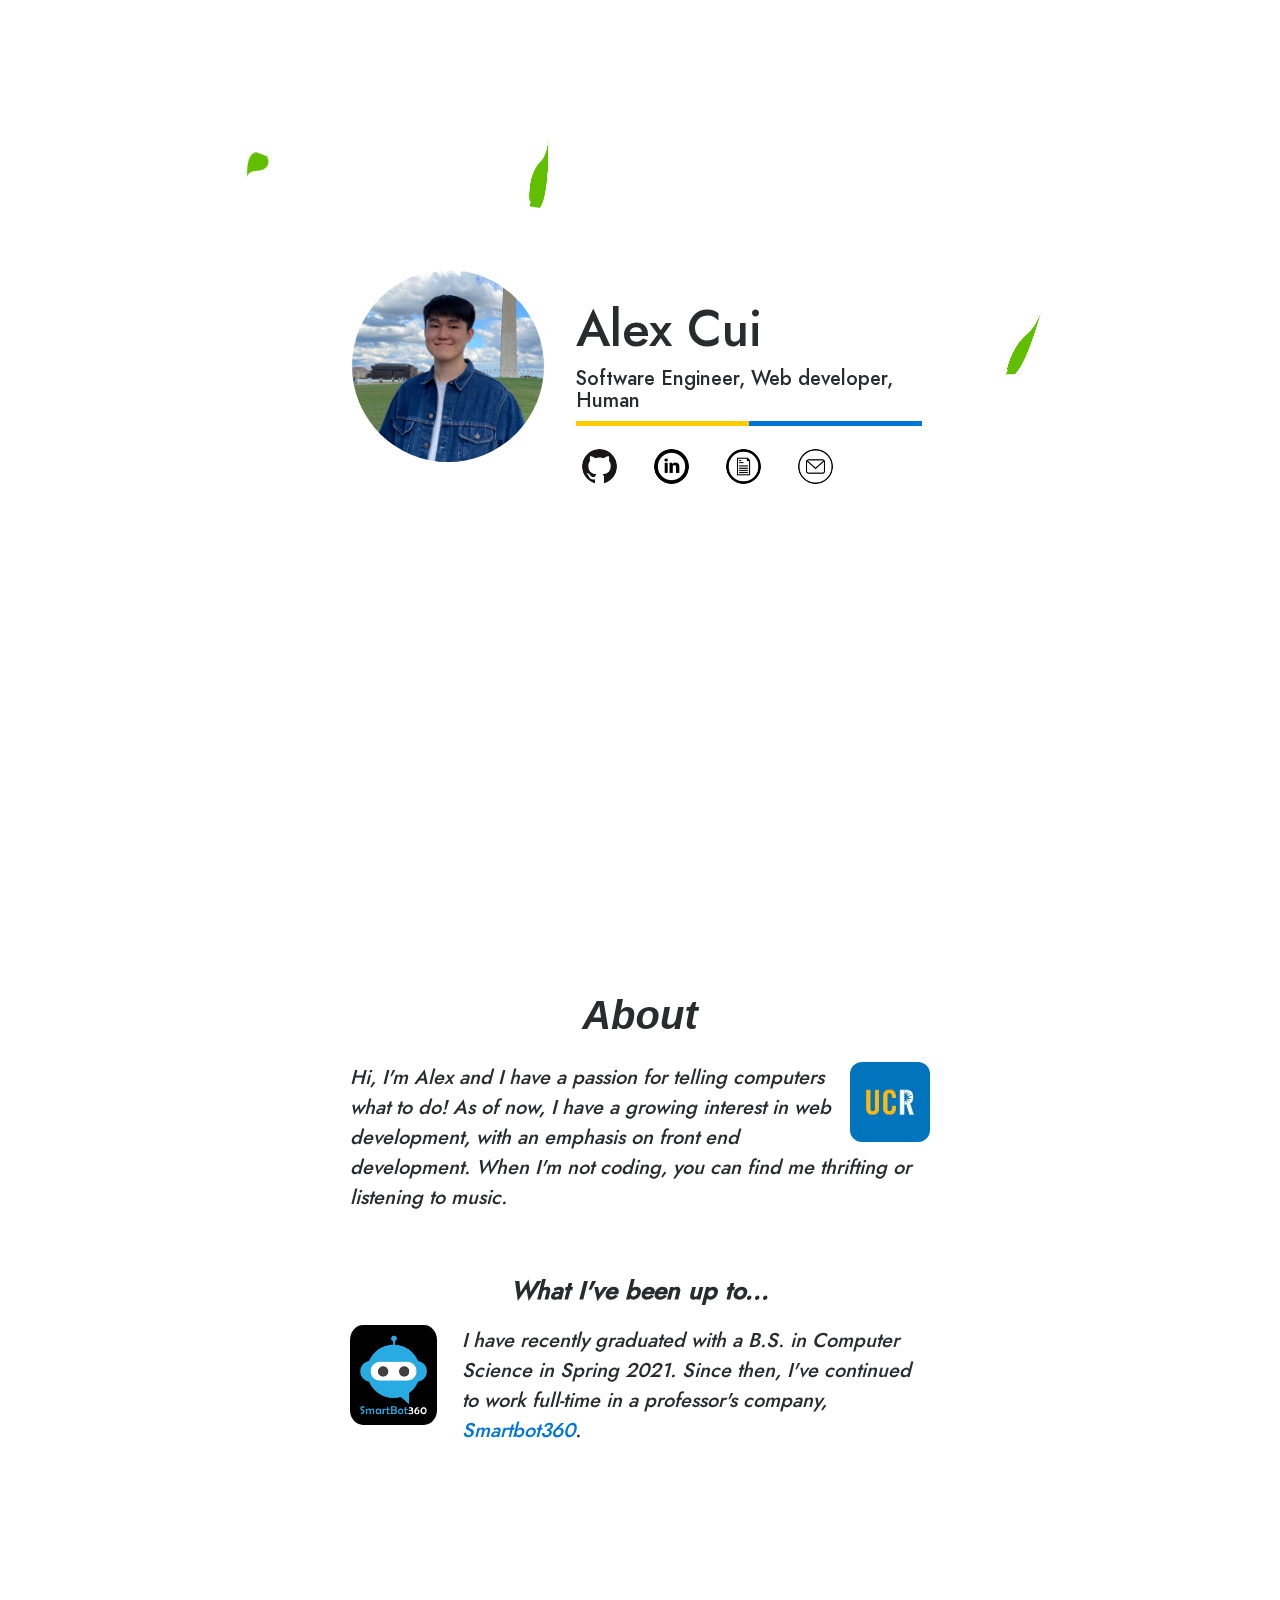
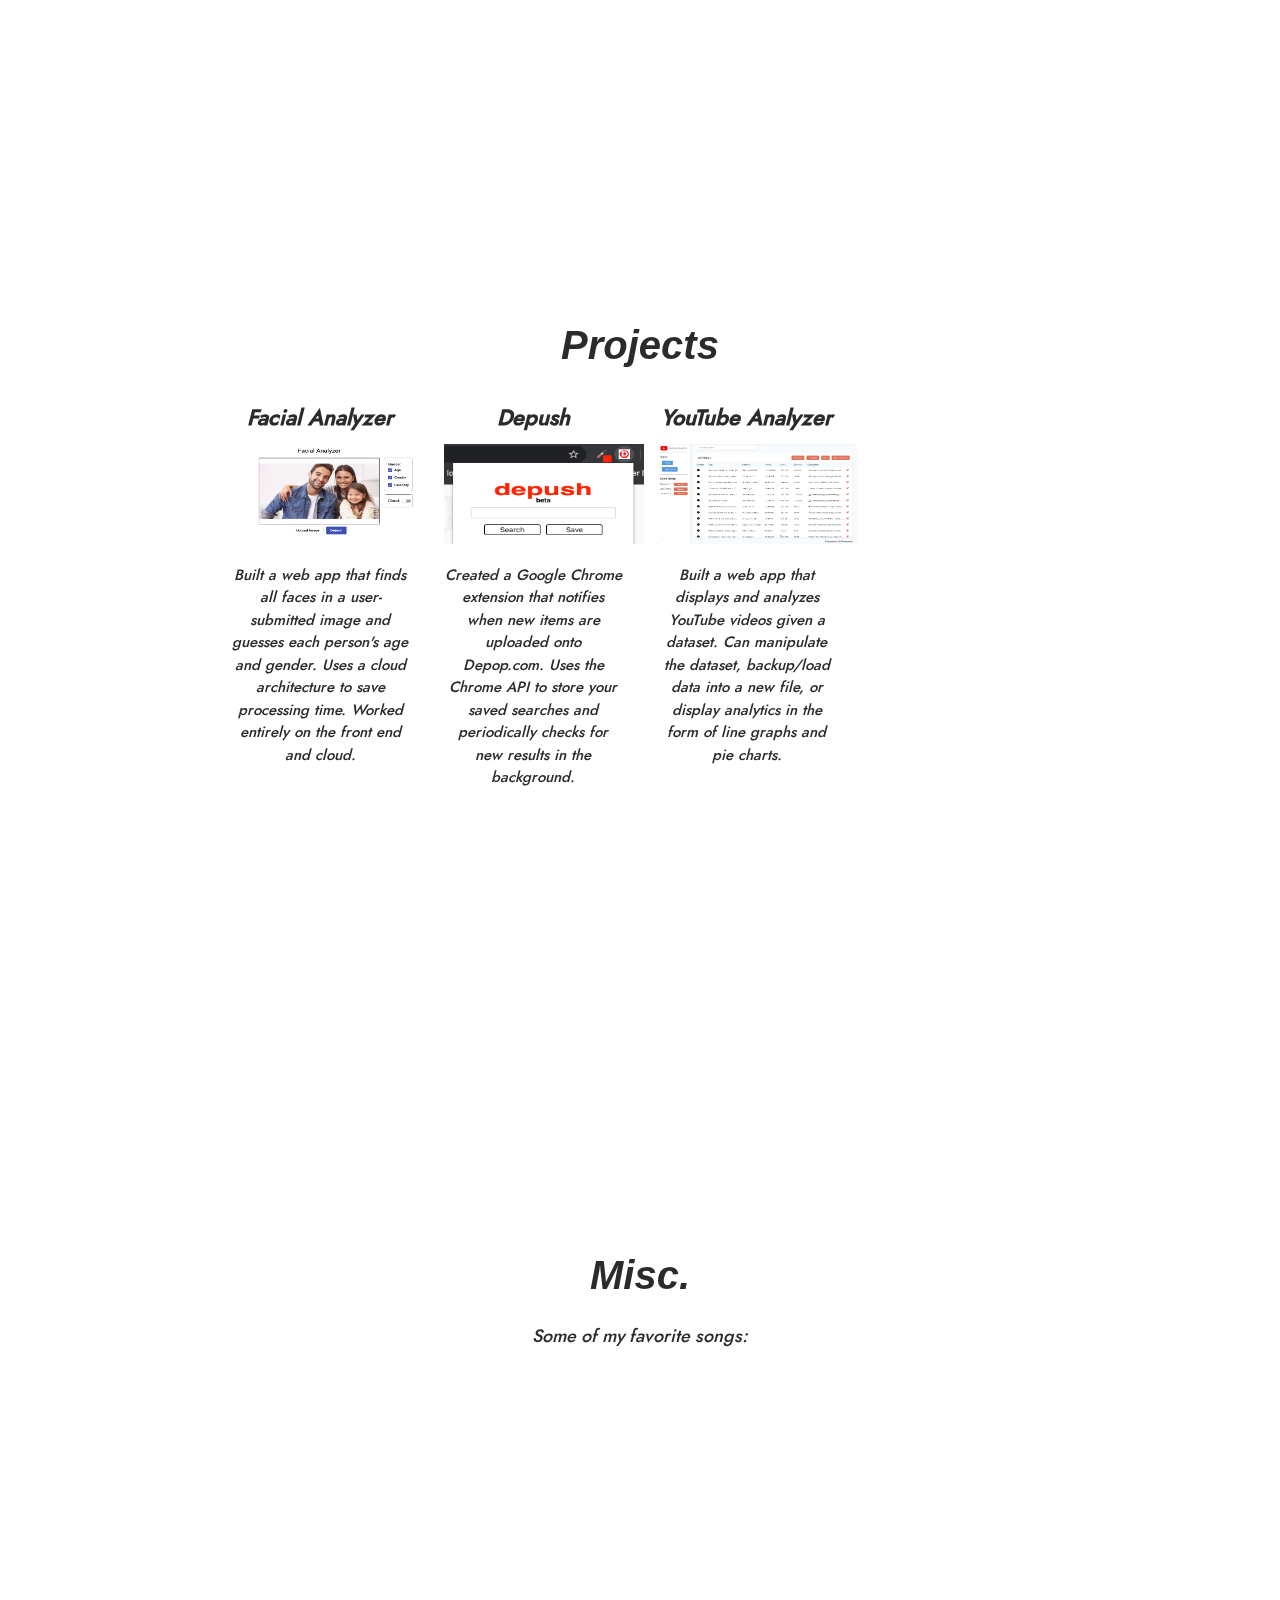
==== index.html @ dca45634 "minor edits" ====
<!doctype html>

<html lang="en">

    <head>
        
        <!-- Required meta tags -->
        <meta charset="utf-8">
        <meta http-equiv="X-UA-Compatible" content="IE=edge">
        
        <title>Alex Cui</title>

        <link rel="shortcut icon" type="image/png" href="assets/favicon.png"/>

        <!-- Bootstrap CSS & Javascript -->
        <link href="dependencies/bootstrap-4.0.0-alpha.6-dist/css/bootstrap.min.css" rel="stylesheet"/>
        
        <link href="dependencies/bootstrap-4.0.0-alpha.6-dist/js/bootstrap.min.js" rel="stylesheet"/>
        
        
        <!--CSS-->
        <link rel="stylesheet" href="index.css" type="text/css">
        
        <link rel="stylesheet" href="dependencies/w3.css">
        
    </head>

    <body class="falling-leaves">
        <div id="background"></div>
        
        <div id="home">
            <img class="home-pic view overlay" id="me-pic" onclick="toggle()" src="assets/me.jpg">
            <div class="home-info">
                <h1 class="name">Alex Cui</h1>
                <h4 style="font-family:jost">Software Engineer, Web developer, Human</h4>
                <ul class="ul">
                    <li class="li"></li>
                    <li class="li"></li>
                </ul>
                <a class="link btn" href="https://github.com/alex-cui" target="_blank"><img src="assets/github.png" style="width:35px;border-radius:50%; margin-left:-10px"></a>
                <a class="link btn" href="https://linkedin.com/in/alex-cui" target="_blank"><img src="assets/linked.png" style="height:35px;border-radius:50%"></a>
                <a class="link btn" href="assets/AlexCuiResume.pdf" target="_blank"><img src="assets/resume.png" style="height:35px;border-radius:50%"></a>
                <a class="link left btn" href="mailto:alexcui1@yahoo.com" target="_blank"><img src="assets/email.png" style="height:35px;border-radius:50%"></a>
            </div>
        </div>
        
        <div id="about" class="jumbotron fade-in">
            <h1 class="lead">About</h1>
            <img src="assets/ucr.jpg" height="80px" class="ucr-pic zoom">
            <p class="description">Hi, I'm Alex and I have a passion for telling computers what to do! As of now, I have a growing interest in web development, with an emphasis on front end development. When I'm not coding, you can find me thrifting or listening to music.</p>
            <br> <br>
            <p class="update">What I've been up to...</p>
            <img src="assets/smartbot360.png" class="smartbot-pic zoom">
            <p class="description">I have recently graduated with a B.S. in Computer Science in Spring 2021. Since then, I've continued to work full-time in a professor's company, <a href="https://smartbot360.com" style="color:#0275d8" target="_blank">Smartbot360</a>.
            </p>
        </div> 
        
        <div id="projects" class="jumbotron fade-in">
            <h1 class="lead">Projects</h1>
            <div>                
                <div class="project-div" style="float:left; margin-left:0">
                    <div>
                       <a href="https://github.com/alex-cui/FacialAnalyzer" target="_blank" class="project-title">Facial Analyzer</a>
                    </div>
                    <img class="project-pic" src="assets/project1.png" id="p1" onclick="toggleZoom('p1')">
                    <p class="project-text">Built a web app that finds all faces in a user-submitted image and guesses each person's age and gender. Uses a cloud architecture to save processing time. Worked entirely on the front end and cloud.</p>
                </div>
                
                <div class="project-div" style="float:left">
                    <div>
                        <a href="https://github.com/alex-cui/genius-searcher" target="_blank" class="project-title">Depush</a>
                    </div>
                    <img class="project-pic" src="assets/project3.jpg" id="p3" onclick="toggleZoom('p3')">
                    <p>Created a Google Chrome extension that notifies when new items are uploaded onto Depop.com. Uses the Chrome API to store your saved searches and periodically checks for new results in the background.</p>
                </div>

                <div class="project-div" style="float:left; margin-right:0">
                    <div>
                        <a class="project-title">YouTube Analyzer</a>
                    </div>
                    <img class="project-pic" src="assets/project4.png" id="p4" onclick="toggleZoom('p4')">
                    <p class="project-text">Built a web app that displays and analyzes YouTube videos given a dataset. Can manipulate the dataset, backup/load data into a new file, or display analytics in the form of line graphs and pie charts.</p>
                </div>
                
            </div>
        </div>    
        
        <div id="misc" class="jumbotron fade-in">
            <h1 class="lead">Misc.</h1>
            <p class="misc-text">Some of my favorite songs: </p>
            <iframe src="https://open.spotify.com/embed/playlist/5Gxc2T1gpt4wEYfESg45wj" width="300" height="380" frameborder="0" allowtransparency="true" allow="encrypted-media"
            style="text-align:center"></iframe>
        </div>    
        
        <script type="text/javascript" src="index.js"></script>

    </body>

</html>
---- index.css ----
@font-face {
  font-family: jost;
  src: url("dependencies/Jost/TrueType/Jost-500-Medium.ttf");
}

html {
   scroll-behavior: smooth;
}

body {
    position:relative;
    font-family:"jost";
    font-style:italic;
    position:relative;
/*    background-color: #DCECC9;*/
/*    background-color: #F6E3D2;*/
}

/*
#background {
    position:fixed;
    height:100vh;
    width:190vh;
    z-index:1;
    border:50px solid #DCECC9;
}
*/

#projects {
    left:15%;
    width:70%;
}

#misc {
    text-align:center;
}

.smartbot-pic {
    float:left; 
    background-color:black; 
    border-radius:15%; 
    padding:10px;
    margin-right:25px;
    height:100px;
}

.ucr-pic {
    float:right; 
    border-radius:15%; 
    margin-left:15px;
}

.border {
    position:fixed;
    width:100%;
    height:100%;
}

.jumbotron {
    position:relative;
    height:100vh; 
    left:25%;
    width:50%;
    font-family:jost;
    background-color:transparent;
    padding-top:3%;
}

.lead {
    text-align:center;
    font-weight:bold;
    padding-top:5vh;
    font-size:40px;
    margin-bottom:25px;
}

.description {
    font-size:20px;
}

.zoom {
  transition: transform .2s; /* Animation */
}

.zoom:hover {
  transform: scale(1.8);
}

.zoomIn {
  transition: transform .2s; /* Animation */
  transform: scale(2.5);
}

.zoomOut {
  transition: transform .2s; /* Animation */
  transform: scale(1);
}

/*home tab*/
#home {
    position:relative;
    height:100vh;    
    left:25%;
    width:50%;
    padding-top:30vh;
    font-family:"jost";
/*    border:1px solid black*/
}

.home-pic {    
    position:relative;
    float:left;
/*    width:200px;*/
    width:30%;
    margin-right:5%;
    margin-left:5%;
/*
    margin-right:7.5%;
    margin-left:7.5%;
*/

    border-radius:50%;
    transition: transform .2s;   
    cursor:pointer;
}

.home-info {
    width:60%;
    font-style:normal;
    float:left;
    margin-top:3.5%;
    padding-top:0;
    
}

.name {
    font-family:"jost";
    font-size:50px;
}

#me-pic:hover {
  transform: scale(1.2);
}

.bar {
    border:1.5px solid #E1D4C0
}

.ul {
    list-style:none;
    width:90%;
    font-size:0;
    padding-left:0;
}

.li {
    display:inline-block;
    width:50%;
    height:.5vh;
}

.li:nth-child(1) {
    background:#FFCC01;
}

.li:nth-child(2) {
/*    background:#0055FE;*/
    background:#0275d8;
    
}

/*about tab*/
.update {
    font-family:"jost";
    text-align:center;
    font-weight: bold;
    font-size: 25px;
}

/*project tab*/
.project-div {
    width:23.5%;
    padding:1%;
    margin-left:2%;
    text-align:center;
}

.project-title {
    font-weight:bold;
    font-size:22px;
}

.project-pic {   
    width:200px;
    height:100px;
    margin:10px 0 20px 0;
    text-align:center;
    cursor:pointer;
}

/*misc tab*/
.misc-text {
    font-family: 'jost';
    font-style: italic;
    font-size:18px;
}


/*js*/
.leaf-scene {
    position: absolute;
    top: 0;
    left: 0;
    bottom: 0;
    width: 100%;
    transform-style: preserve-3d;
    overflow: hidden;
    z-index:-1;
}

.leaf-scene div {
  position: absolute;
  top: 0;
  left: 0;
  width: 20px;
  height: 20px;
  background: url(assets/leaf.png) no-repeat;
  background-size: 100%;
  transform-style: preserve-3d;
  backface-visibility: visible;
}

.fade-in {
  animation: fadeIn ease 1s;
  -webkit-animation: fadeIn ease 1s;
  -moz-animation: fadeIn ease 1s;
  -o-animation: fadeIn ease 1s;
  -ms-animation: fadeIn ease 1s;
}
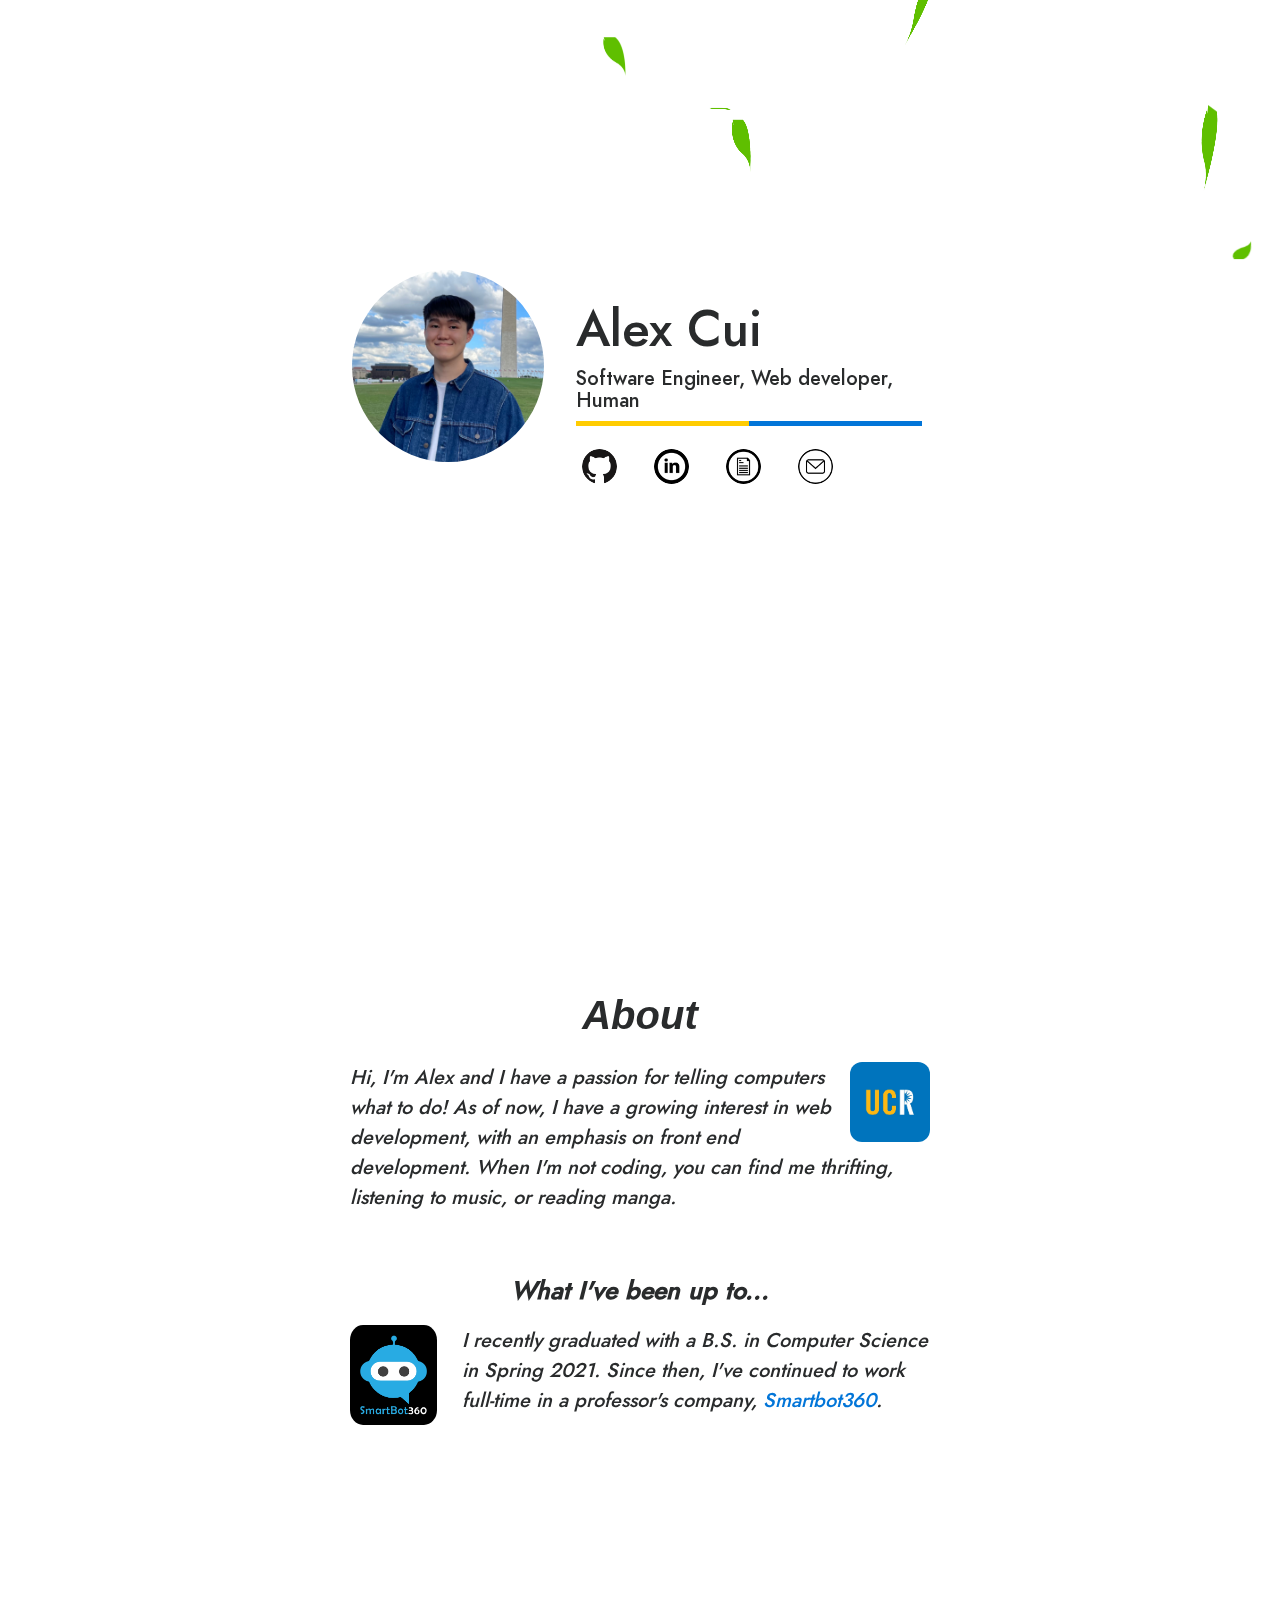
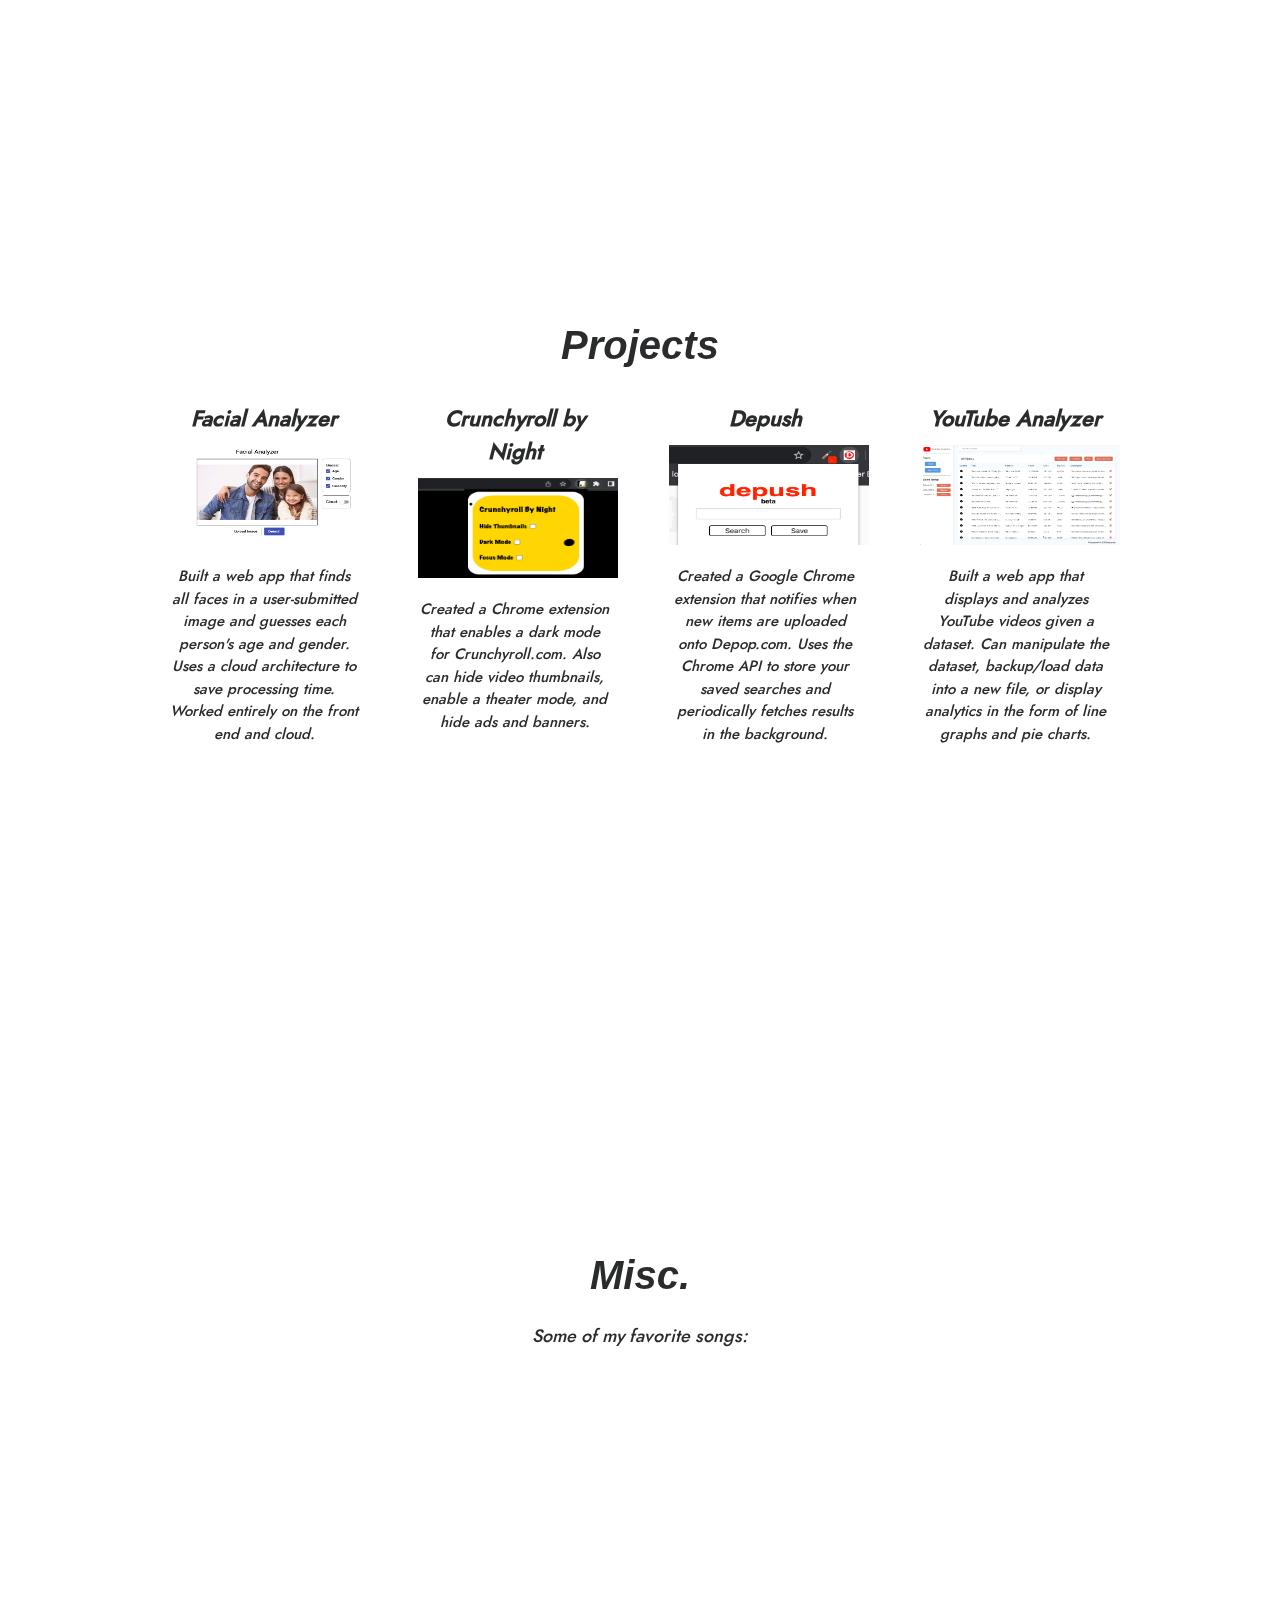
==== commit 7ccc83d2: "minor edits" ====
--- a/index.html
+++ b/index.html
@@ -47,11 +47,11 @@
         <div id="about" class="jumbotron fade-in">
             <h1 class="lead">About</h1>
             <img src="assets/ucr.jpg" height="80px" class="ucr-pic zoom">
-            <p class="description">Hi, I'm Alex and I have a passion for telling computers what to do! As of now, I have a growing interest in web development, with an emphasis on front end development. When I'm not coding, you can find me thrifting or listening to music.</p>
+            <p class="description">Hi, I'm Alex and I have a passion for telling computers what to do! As of now, I have a growing interest in web development, with an emphasis on front end development. When I'm not coding, you can find me thrifting, listening to music, or reading manga.</p>
             <br> <br>
             <p class="update">What I've been up to...</p>
             <img src="assets/smartbot360.png" class="smartbot-pic zoom">
-            <p class="description">I have recently graduated with a B.S. in Computer Science in Spring 2021. Since then, I've continued to work full-time in a professor's company, <a href="https://smartbot360.com" style="color:#0275d8" target="_blank">Smartbot360</a>.
+            <p class="description">I recently graduated with a B.S. in Computer Science in Spring 2021. Since then, I've continued to work full-time in a professor's company, <a href="https://smartbot360.com" style="color:#0275d8" target="_blank">Smartbot360</a>.
             </p>
         </div> 
         
@@ -68,10 +68,18 @@
                 
                 <div class="project-div" style="float:left">
                     <div>
+                        <a class="project-title">Crunchyroll by Night</a>
+                    </div>
+                    <img class="project-pic" src="assets/project2.png" id="p2" onclick="toggleZoom('p2')">
+                    <p>Created a Chrome extension that enables a dark mode for Crunchyroll.com. Also can hide video thumbnails, enable a theater mode, and hide ads and banners.</p>
+                </div>
+                
+                <div class="project-div" style="float:left">
+                    <div>
                         <a href="https://github.com/alex-cui/genius-searcher" target="_blank" class="project-title">Depush</a>
                     </div>
                     <img class="project-pic" src="assets/project3.jpg" id="p3" onclick="toggleZoom('p3')">
-                    <p>Created a Google Chrome extension that notifies when new items are uploaded onto Depop.com. Uses the Chrome API to store your saved searches and periodically checks for new results in the background.</p>
+                    <p>Created a Google Chrome extension that notifies when new items are uploaded onto Depop.com. Uses the Chrome API to store your saved searches and periodically fetches results in the background.</p>
                 </div>
 
                 <div class="project-div" style="float:left; margin-right:0">
--- a/index.css
+++ b/index.css
@@ -26,11 +26,6 @@
 }
 */
 
-#projects {
-    left:15%;
-    width:70%;
-}
-
 #misc {
     text-align:center;
 }
@@ -110,15 +105,9 @@
 .home-pic {    
     position:relative;
     float:left;
-/*    width:200px;*/
     width:30%;
     margin-right:5%;
     margin-left:5%;
-/*
-    margin-right:7.5%;
-    margin-left:7.5%;
-*/
-
     border-radius:50%;
     transition: transform .2s;   
     cursor:pointer;
@@ -178,10 +167,15 @@
 }
 
 /*project tab*/
+#projects {
+    left:10%;
+    width:80%;
+}
+
 .project-div {
-    width:23.5%;
+    width:22%;
     padding:1%;
-    margin-left:2%;
+    margin-left:4%;
     text-align:center;
 }
 
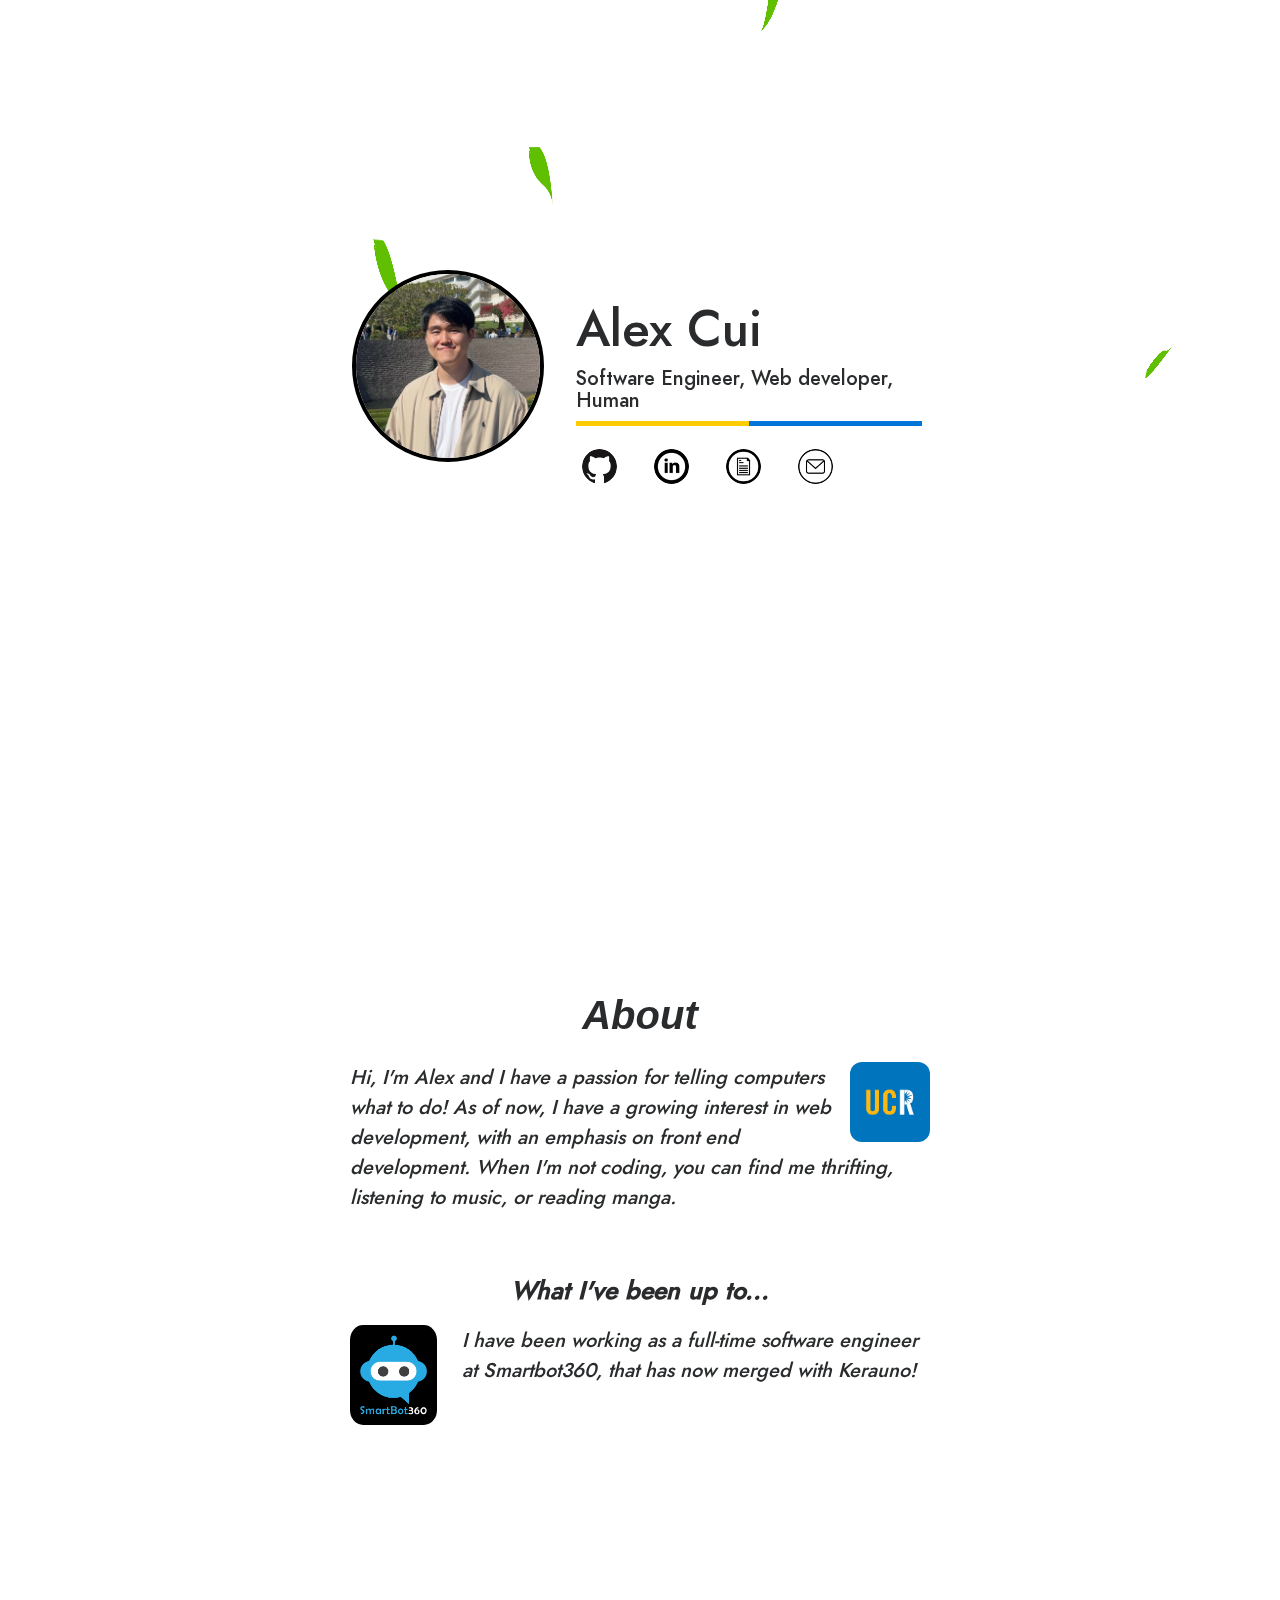
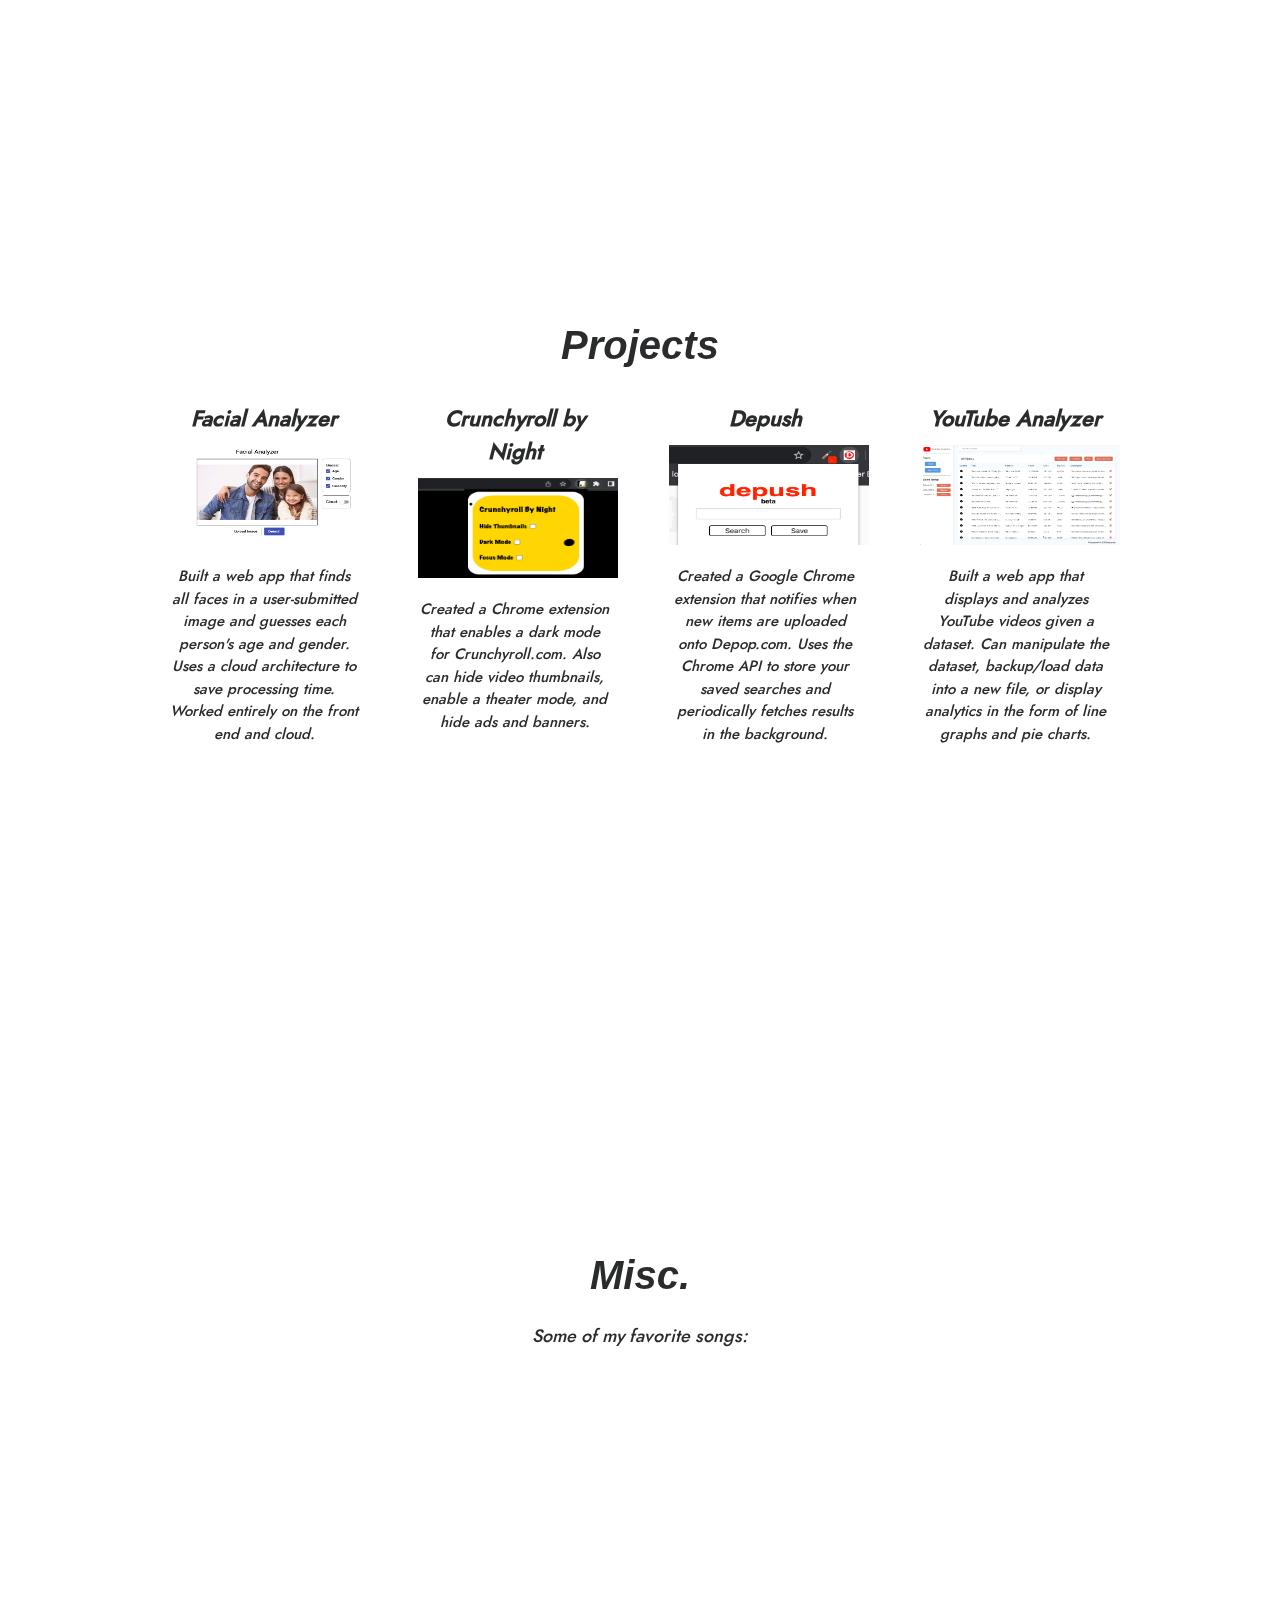
==== commit 04e0ceab: "minor edits" ====
--- a/index.html
+++ b/index.html
@@ -40,7 +40,7 @@
                 <a class="link btn" href="https://github.com/alex-cui" target="_blank"><img src="assets/github.png" style="width:35px;border-radius:50%; margin-left:-10px"></a>
                 <a class="link btn" href="https://linkedin.com/in/alex-cui" target="_blank"><img src="assets/linked.png" style="height:35px;border-radius:50%"></a>
                 <a class="link btn" href="assets/AlexCuiResume.pdf" target="_blank"><img src="assets/resume.png" style="height:35px;border-radius:50%"></a>
-                <a class="link left btn" href="mailto:alexcui1@yahoo.com" target="_blank"><img src="assets/email.png" style="height:35px;border-radius:50%"></a>
+                <a class="link left btn" href="mailto:alexcui.cs@gmail.com" target="_blank"><img src="assets/email.png" style="height:35px;border-radius:50%"></a>
             </div>
         </div>
         
@@ -51,7 +51,7 @@
             <br> <br>
             <p class="update">What I've been up to...</p>
             <img src="assets/smartbot360.png" class="smartbot-pic zoom">
-            <p class="description">I recently graduated with a B.S. in Computer Science in Spring 2021. Since then, I've continued to work full-time in a professor's company, <a href="https://smartbot360.com" style="color:#0275d8" target="_blank">Smartbot360</a>.
+            <p class="description">I have been working as a full-time software engineer at Smartbot360, that has now merged with Kerauno!
             </p>
         </div> 
         
--- a/index.css
+++ b/index.css
@@ -111,6 +111,7 @@
     border-radius:50%;
     transition: transform .2s;   
     cursor:pointer;
+    border:4px solid black;
 }
 
 .home-info {
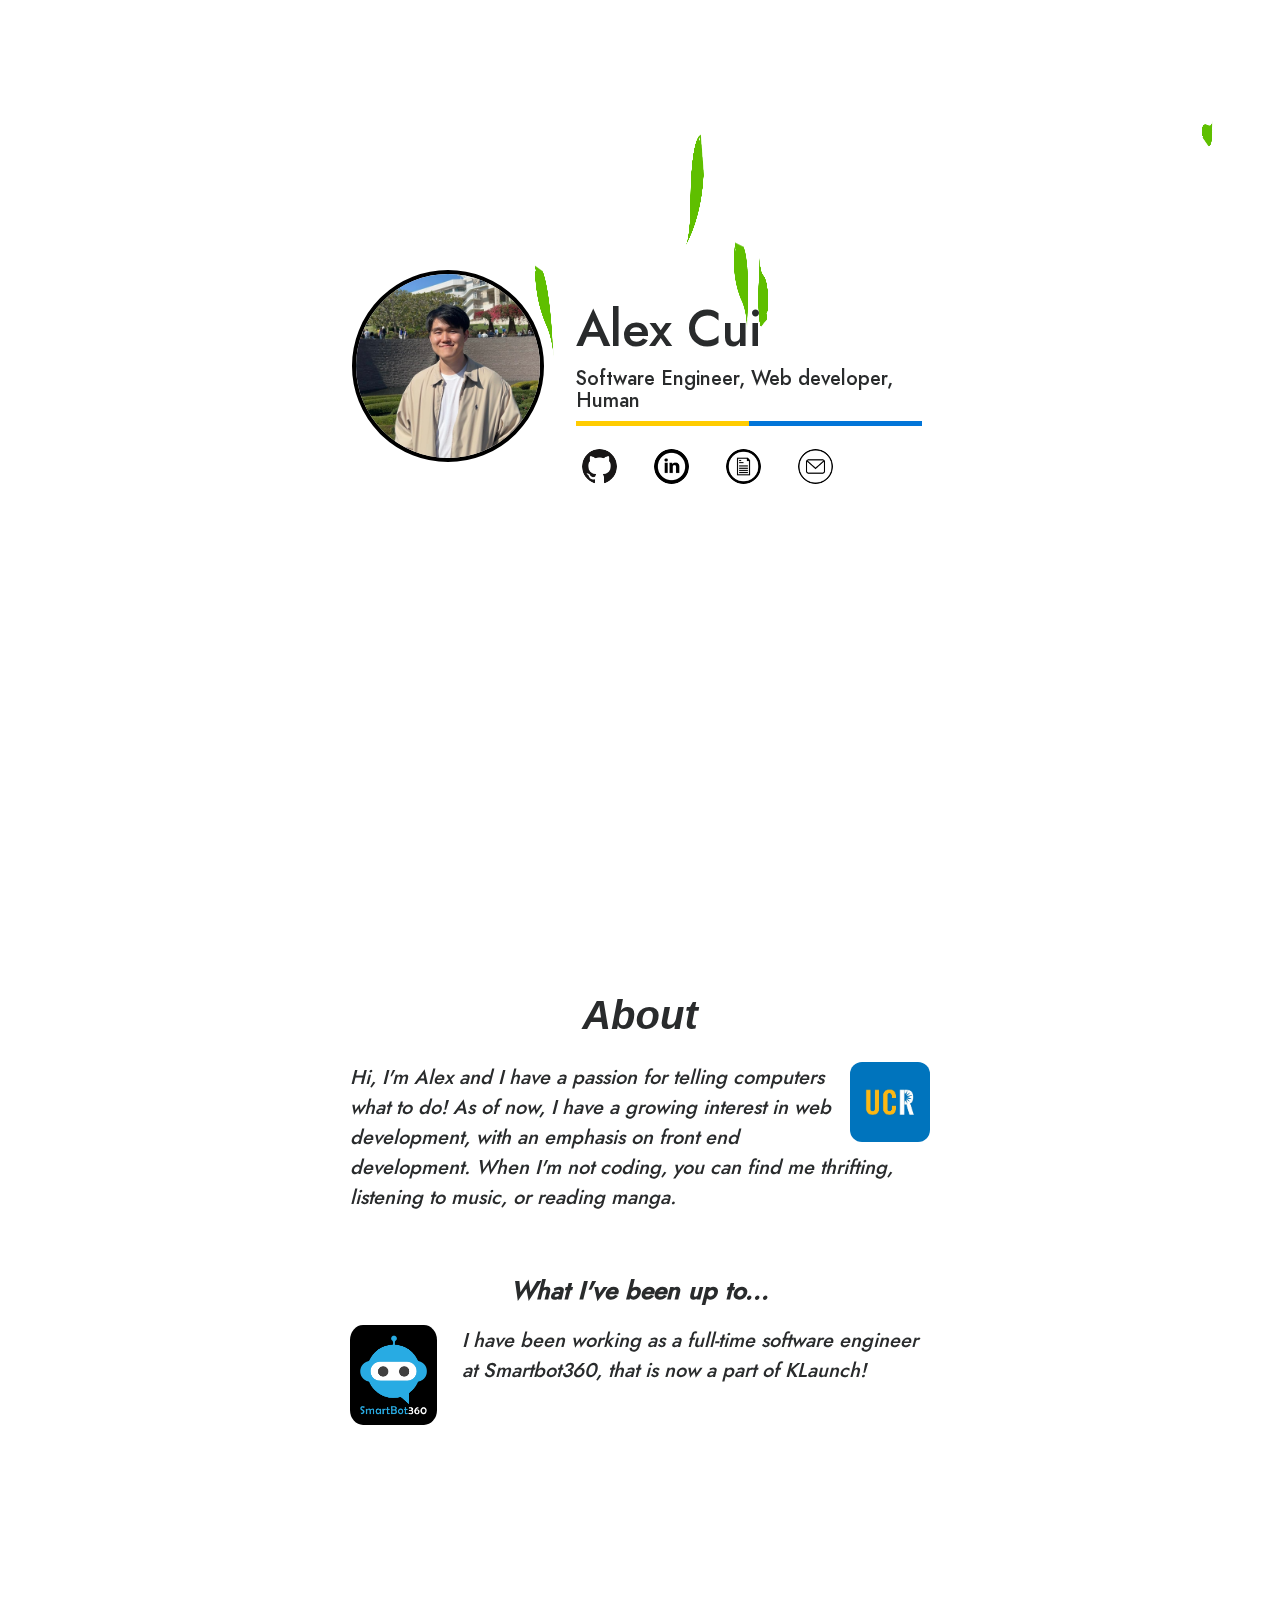
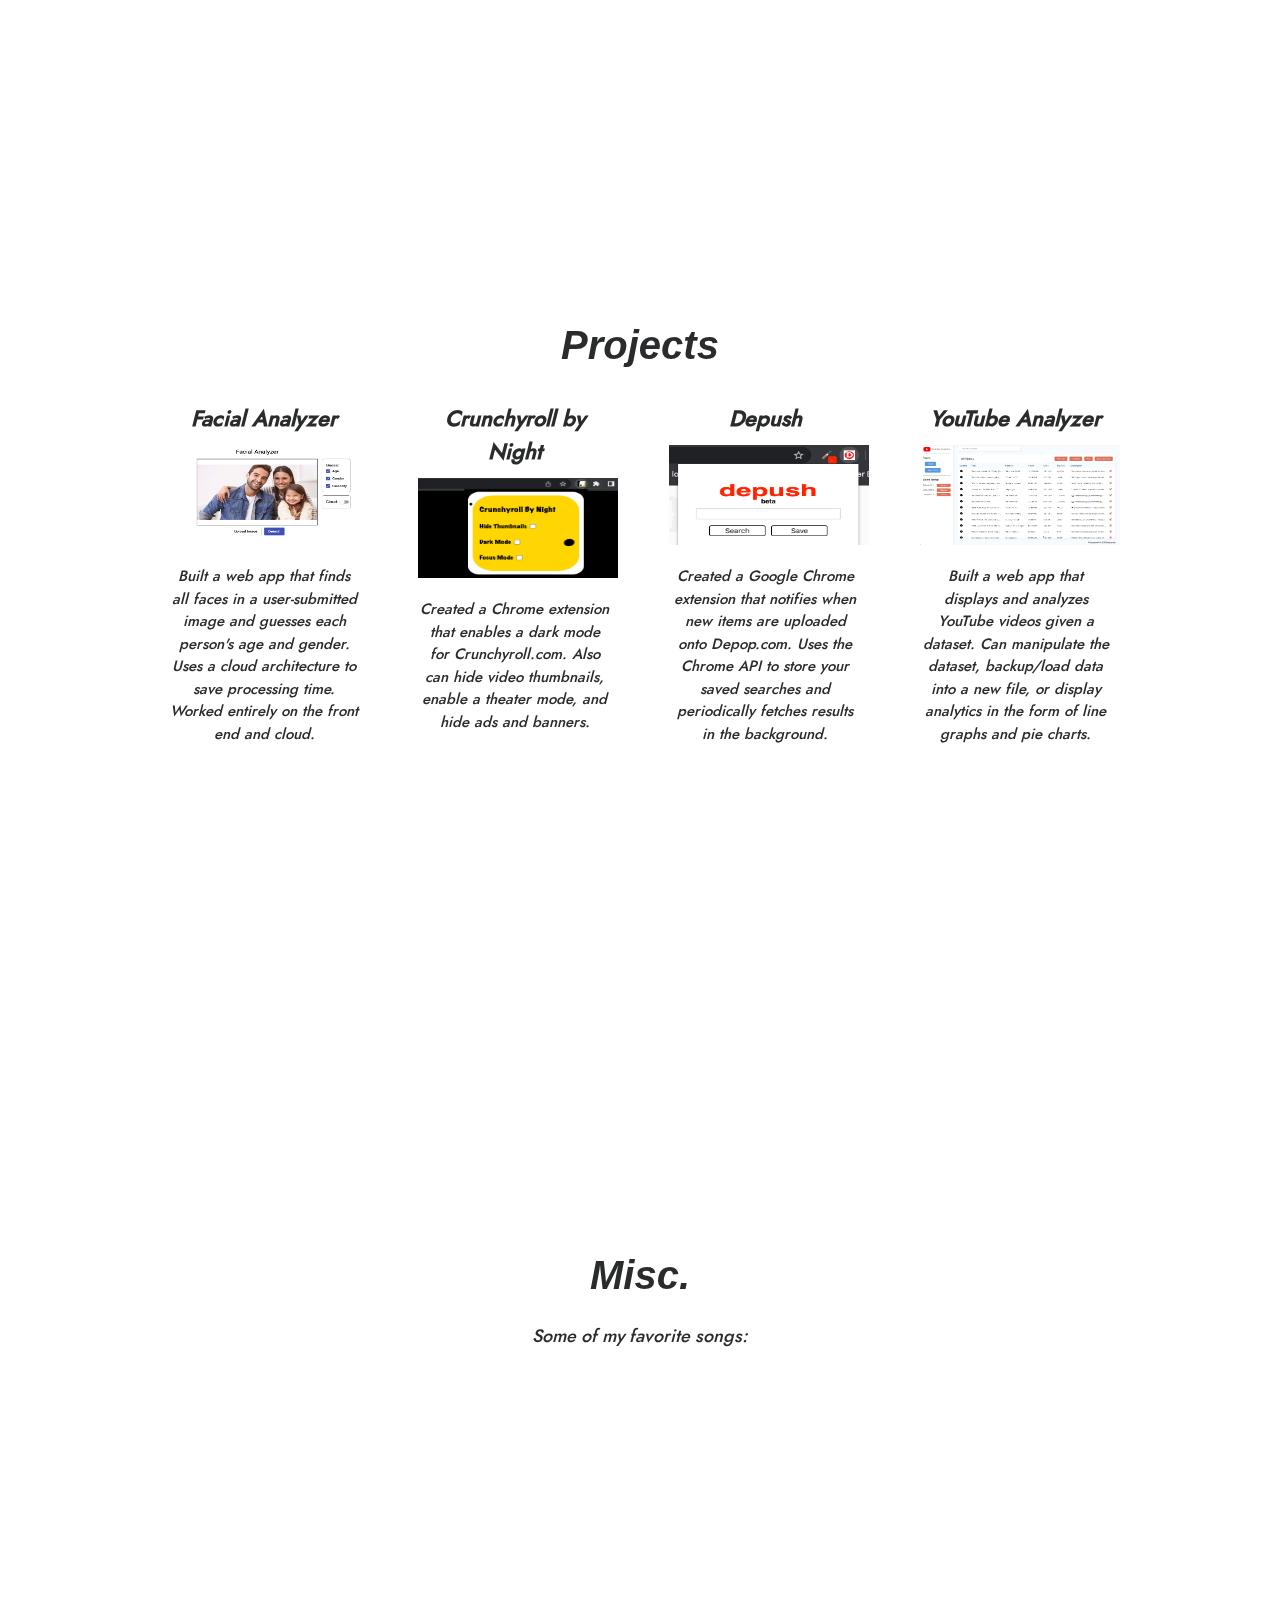
==== commit f80fd038: "minor edits" ====
--- a/index.html
+++ b/index.html
@@ -51,7 +51,7 @@
             <br> <br>
             <p class="update">What I've been up to...</p>
             <img src="assets/smartbot360.png" class="smartbot-pic zoom">
-            <p class="description">I have been working as a full-time software engineer at Smartbot360, that has now merged with Kerauno!
+            <p class="description">I have been working as a full-time software engineer at Smartbot360, that is now a part of KLaunch!
             </p>
         </div> 
         
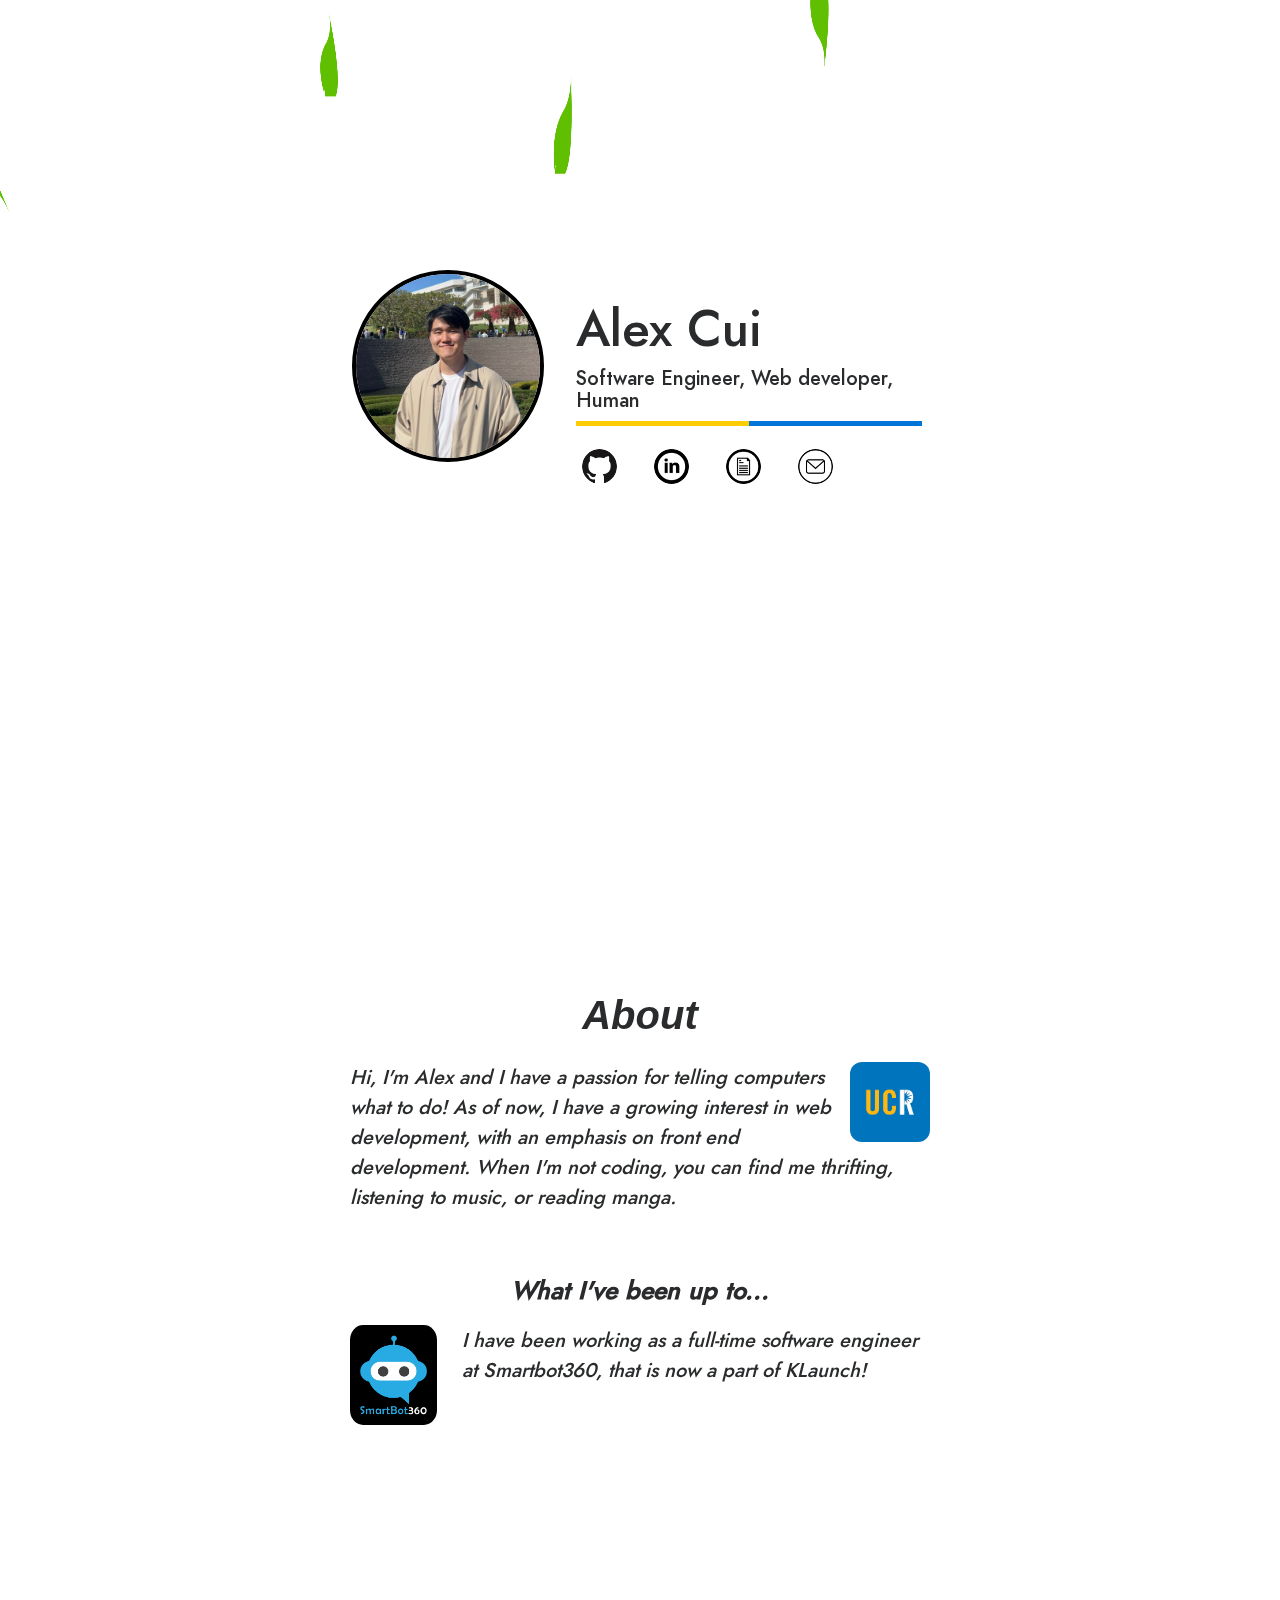
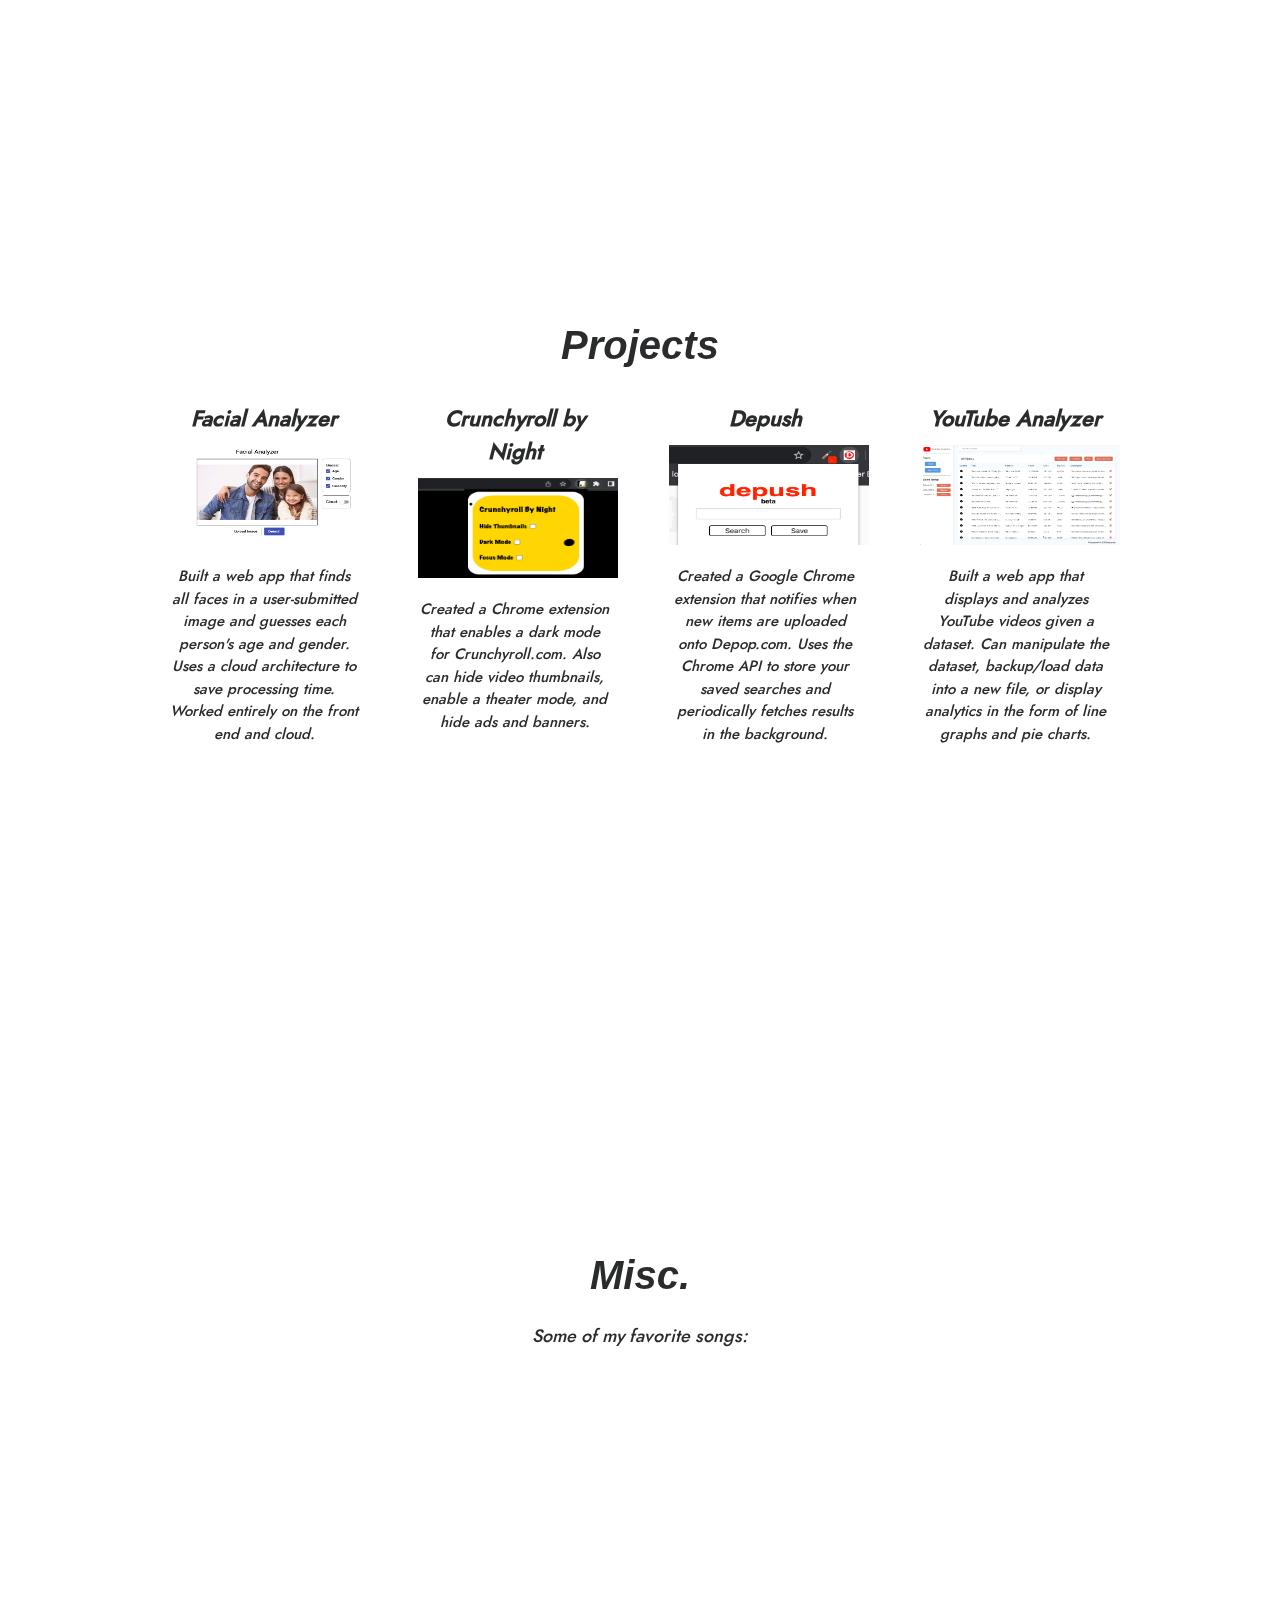
==== commit 65402254: "Update index.html" ====
--- a/index.html
+++ b/index.html
@@ -103,5 +103,4 @@
         <script type="text/javascript" src="index.js"></script>
 
     </body>
-
 </html>
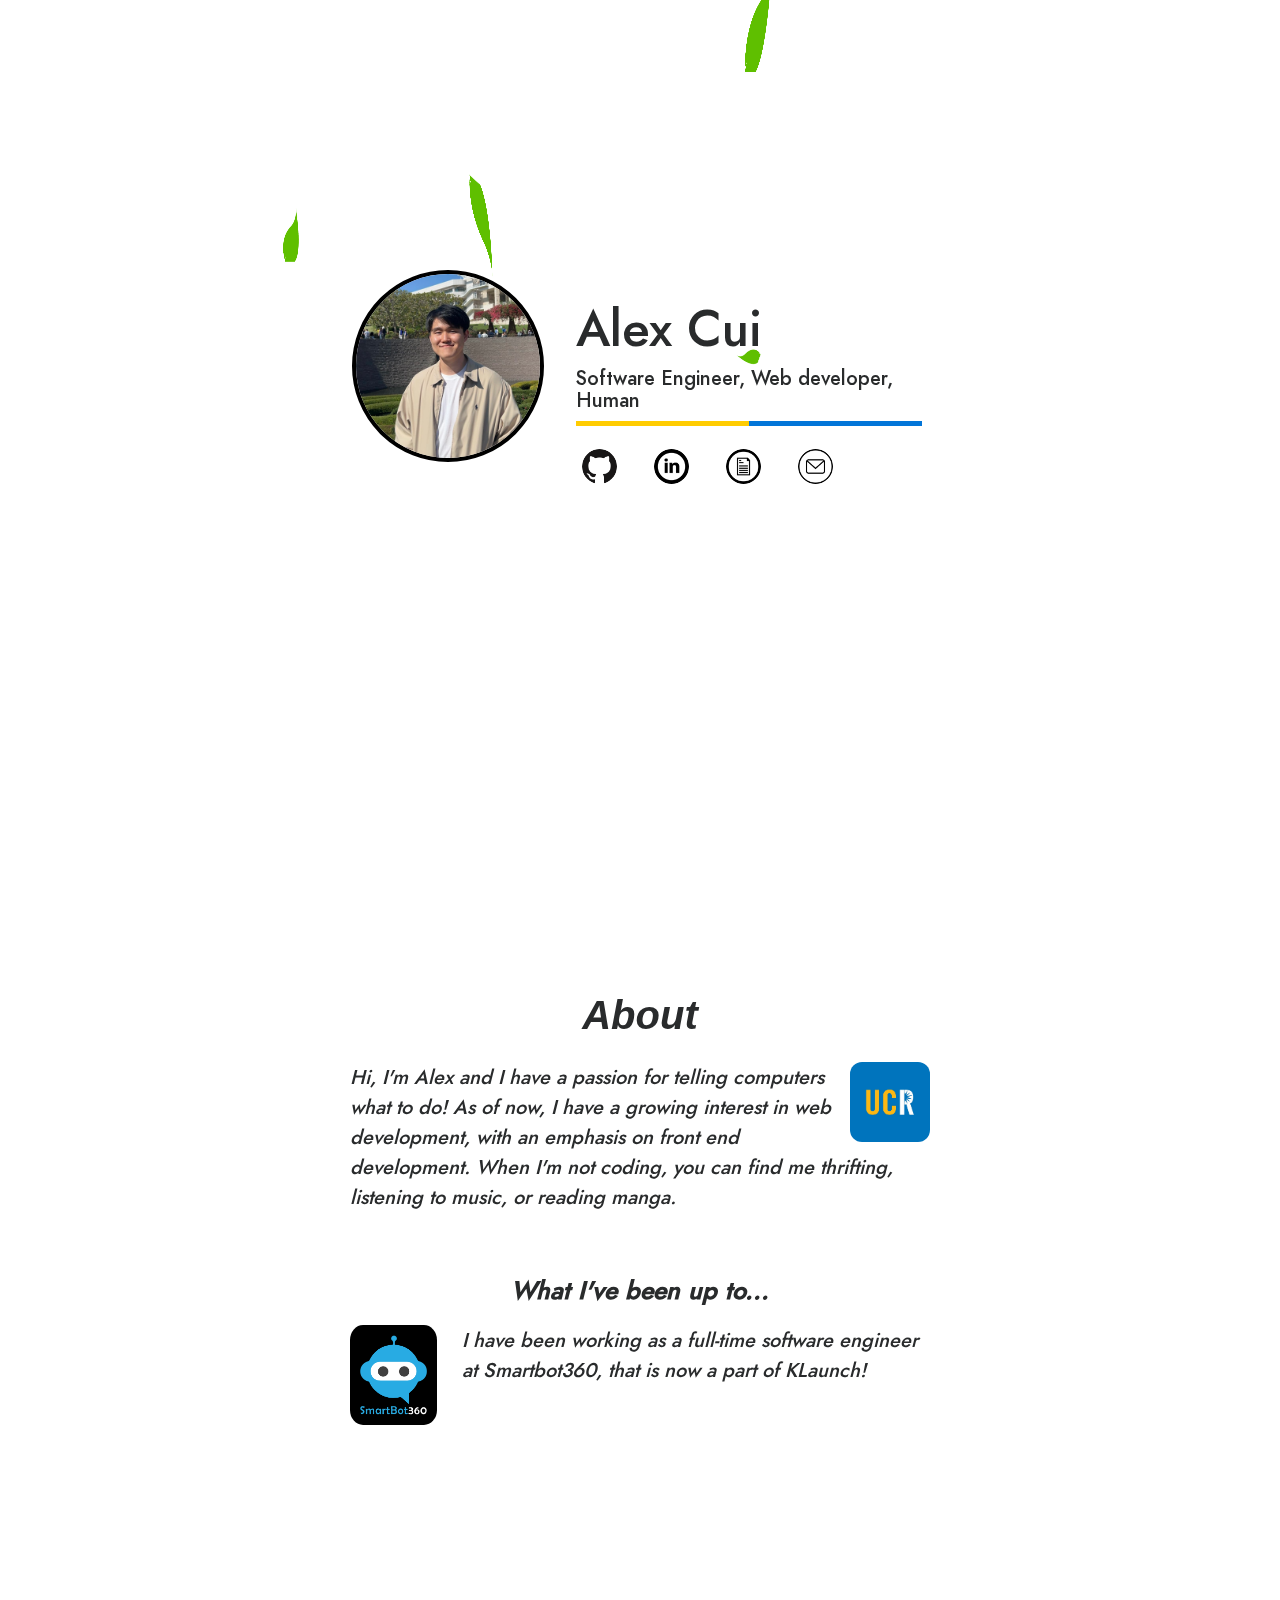
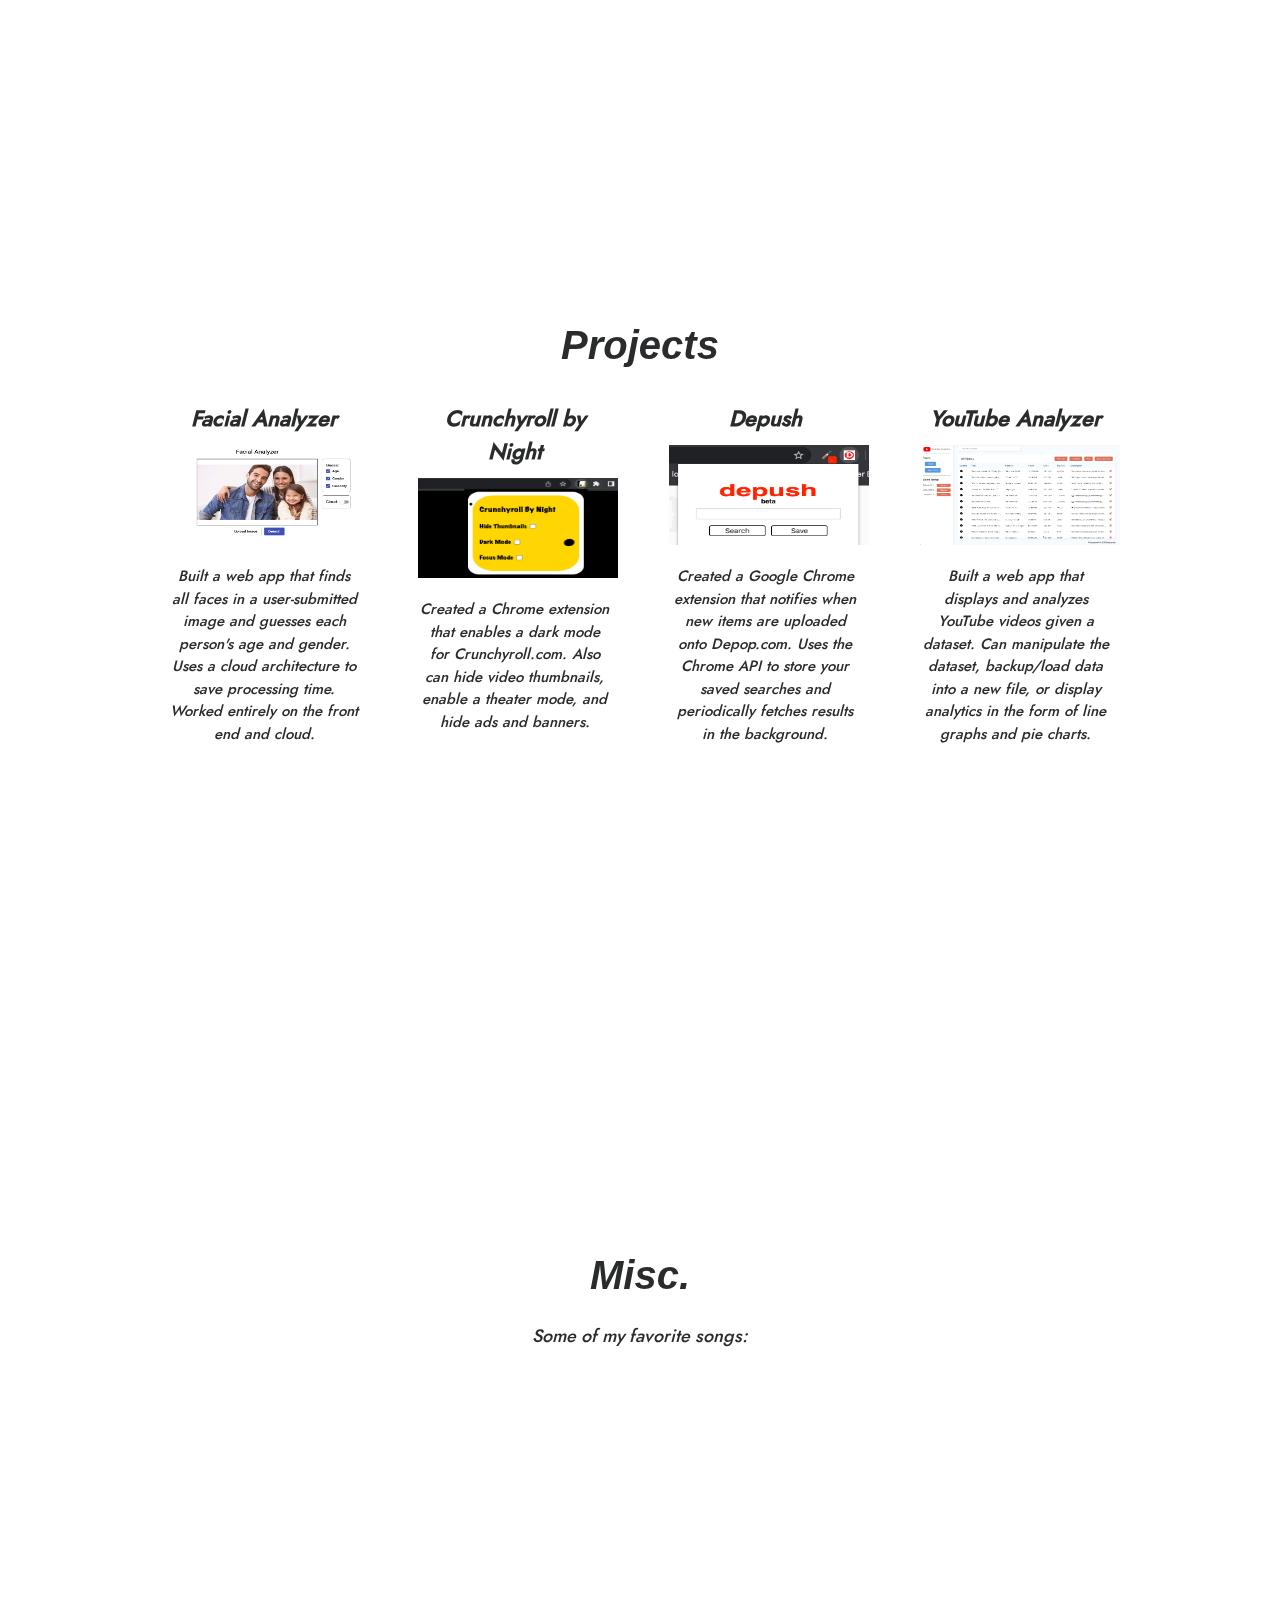
==== commit 15a75b59: "Update index.html" ====
--- a/index.html
+++ b/index.html
@@ -103,4 +103,5 @@
         <script type="text/javascript" src="index.js"></script>
 
     </body>
+    
 </html>
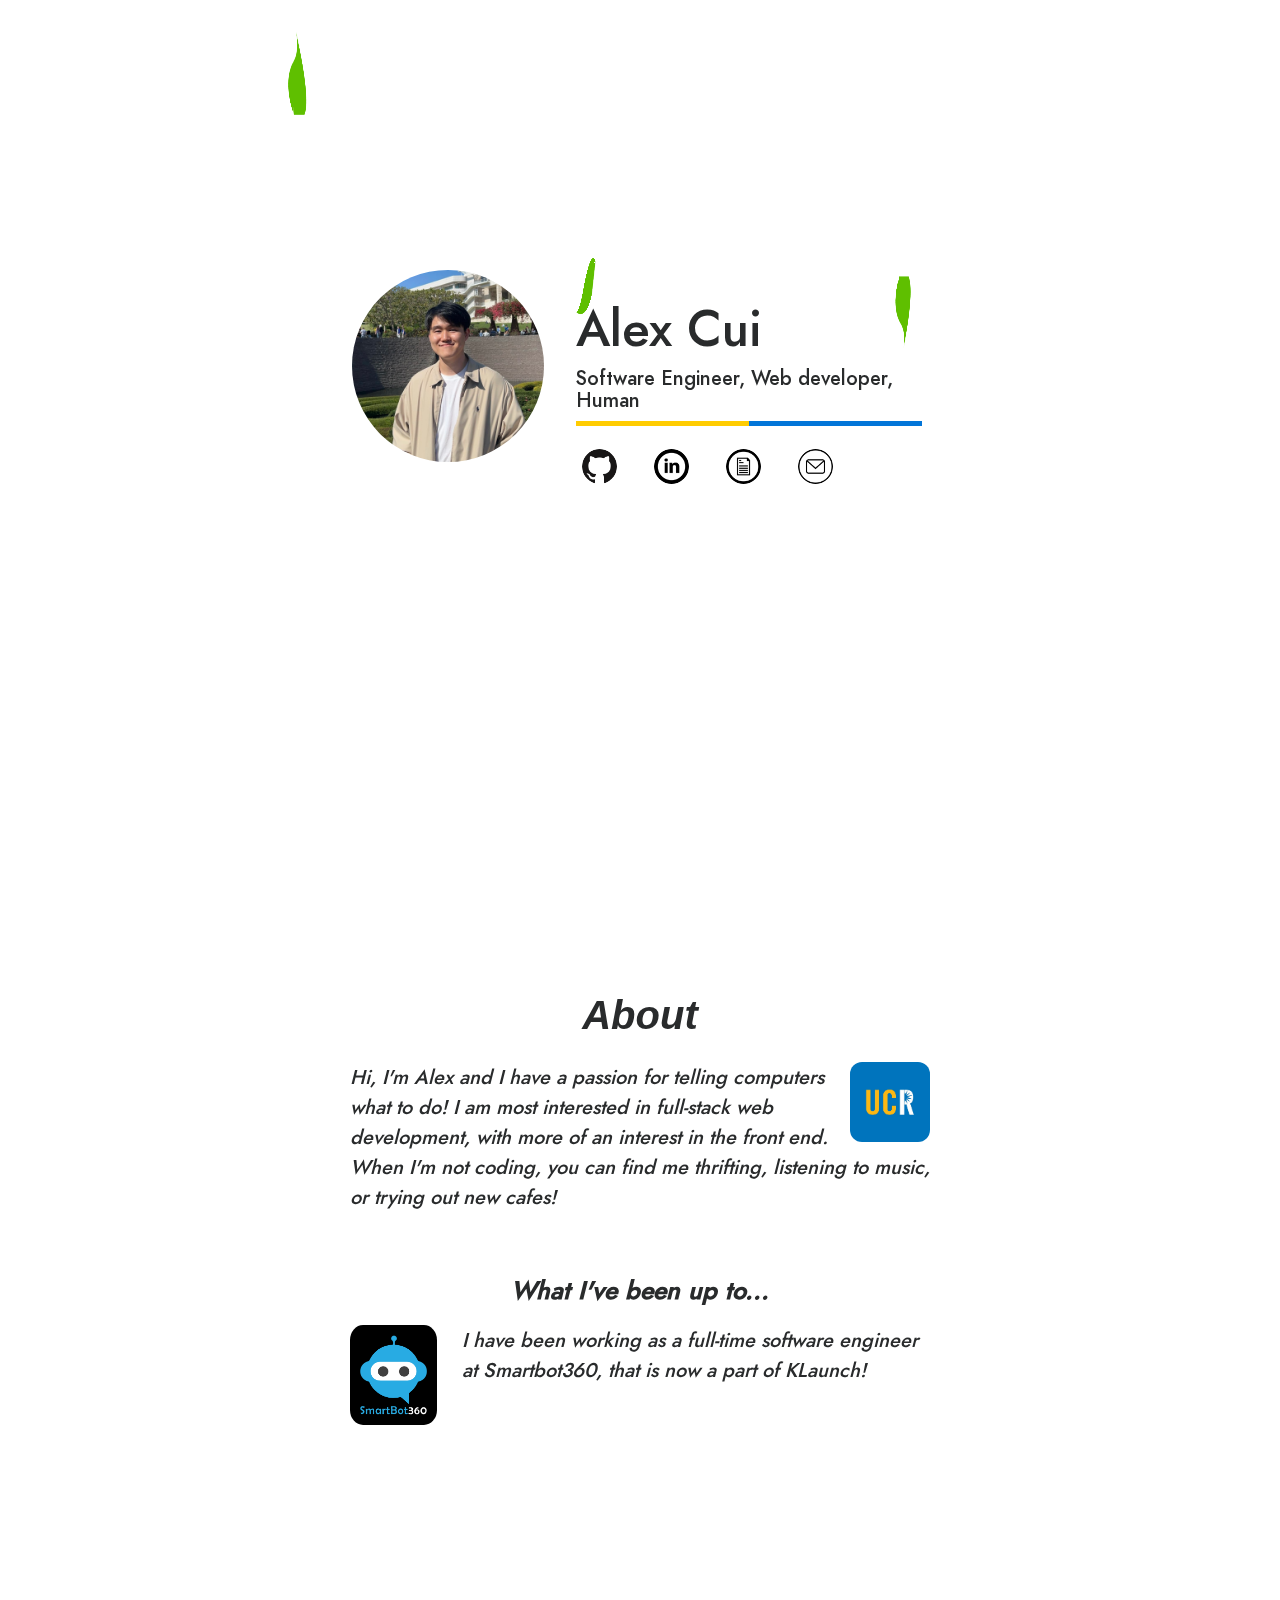
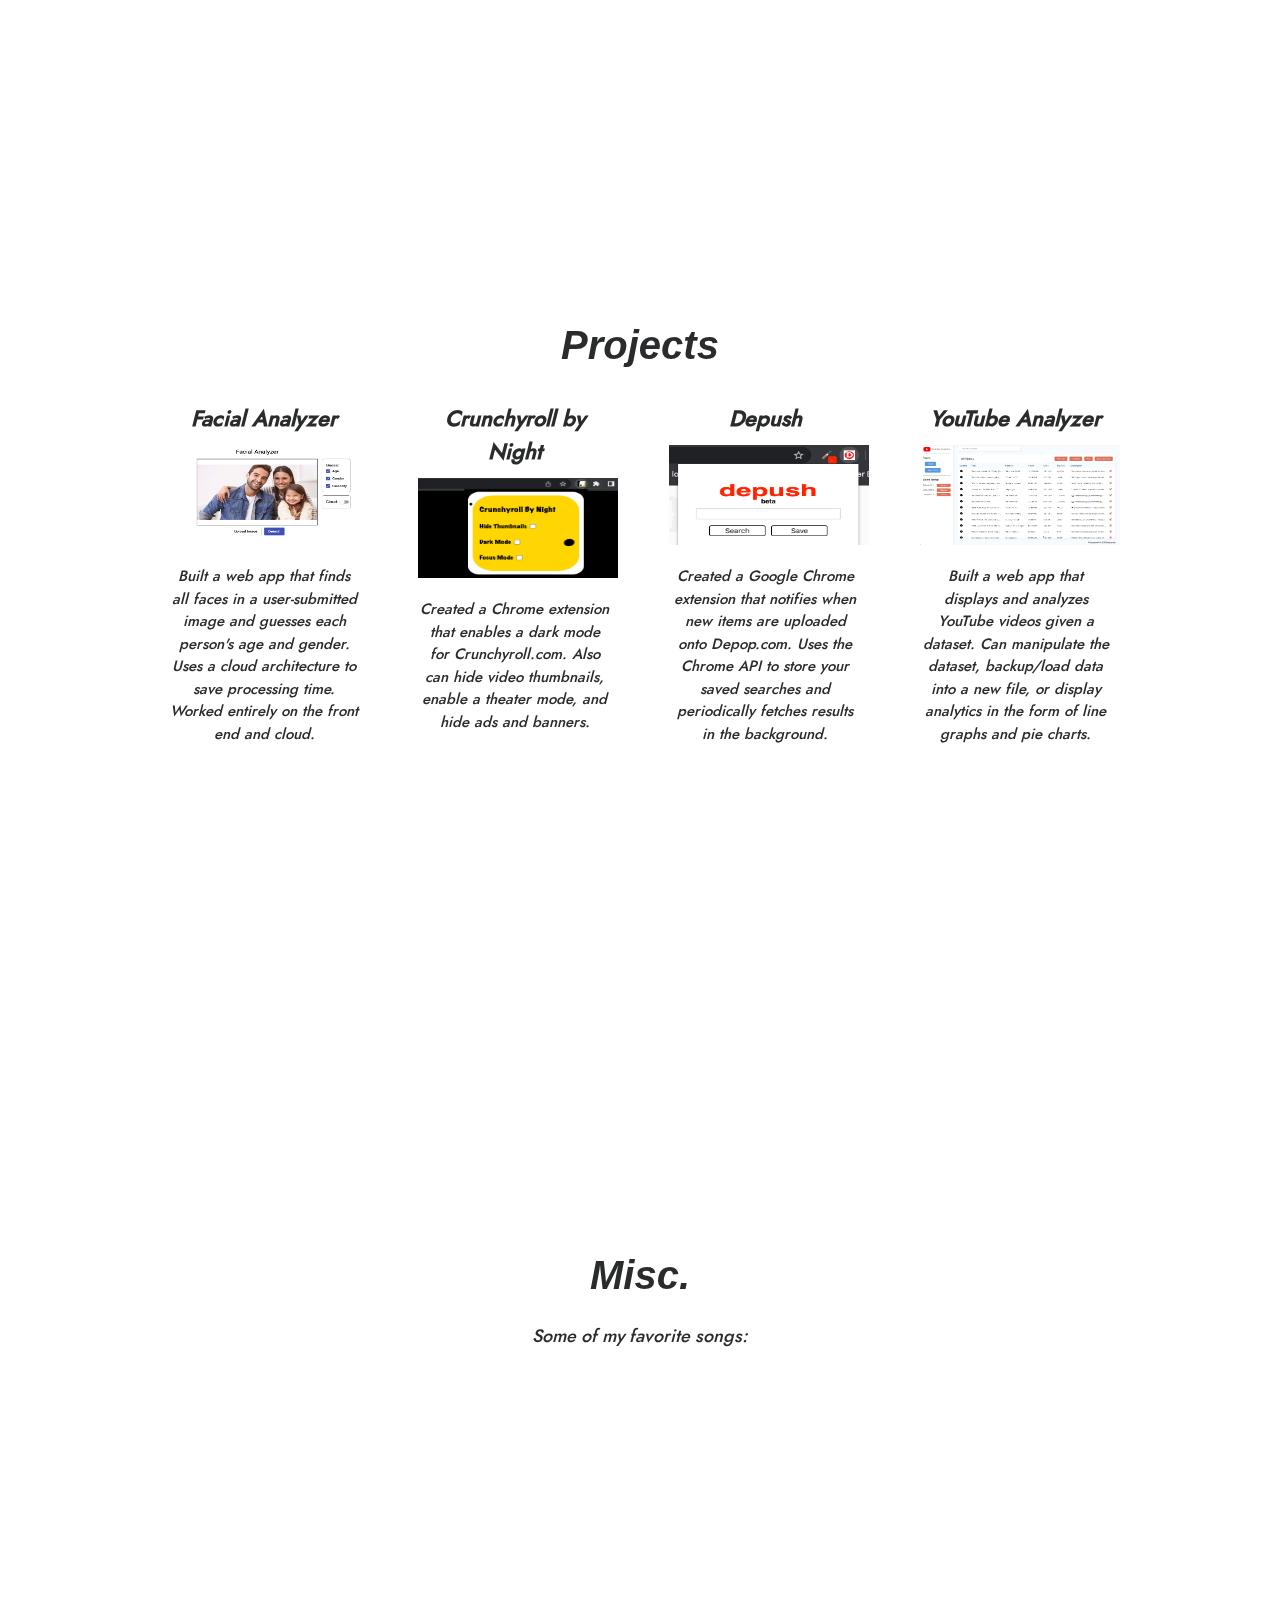
==== commit d9375d79: "minor edits" ====
--- a/index.html
+++ b/index.html
@@ -47,7 +47,7 @@
         <div id="about" class="jumbotron fade-in">
             <h1 class="lead">About</h1>
             <img src="assets/ucr.jpg" height="80px" class="ucr-pic zoom">
-            <p class="description">Hi, I'm Alex and I have a passion for telling computers what to do! As of now, I have a growing interest in web development, with an emphasis on front end development. When I'm not coding, you can find me thrifting, listening to music, or reading manga.</p>
+            <p class="description">Hi, I'm Alex and I have a passion for telling computers what to do! I am most interested in full-stack web development, with more of an interest in the front end. When I'm not coding, you can find me thrifting, listening to music, or trying out new cafes!</p>
             <br> <br>
             <p class="update">What I've been up to...</p>
             <img src="assets/smartbot360.png" class="smartbot-pic zoom">
@@ -103,5 +103,5 @@
         <script type="text/javascript" src="index.js"></script>
 
     </body>
-    
+
 </html>
--- a/index.css
+++ b/index.css
@@ -111,7 +111,7 @@
     border-radius:50%;
     transition: transform .2s;   
     cursor:pointer;
-    border:4px solid black;
+/*    border:4px solid black;*/
 }
 
 .home-info {
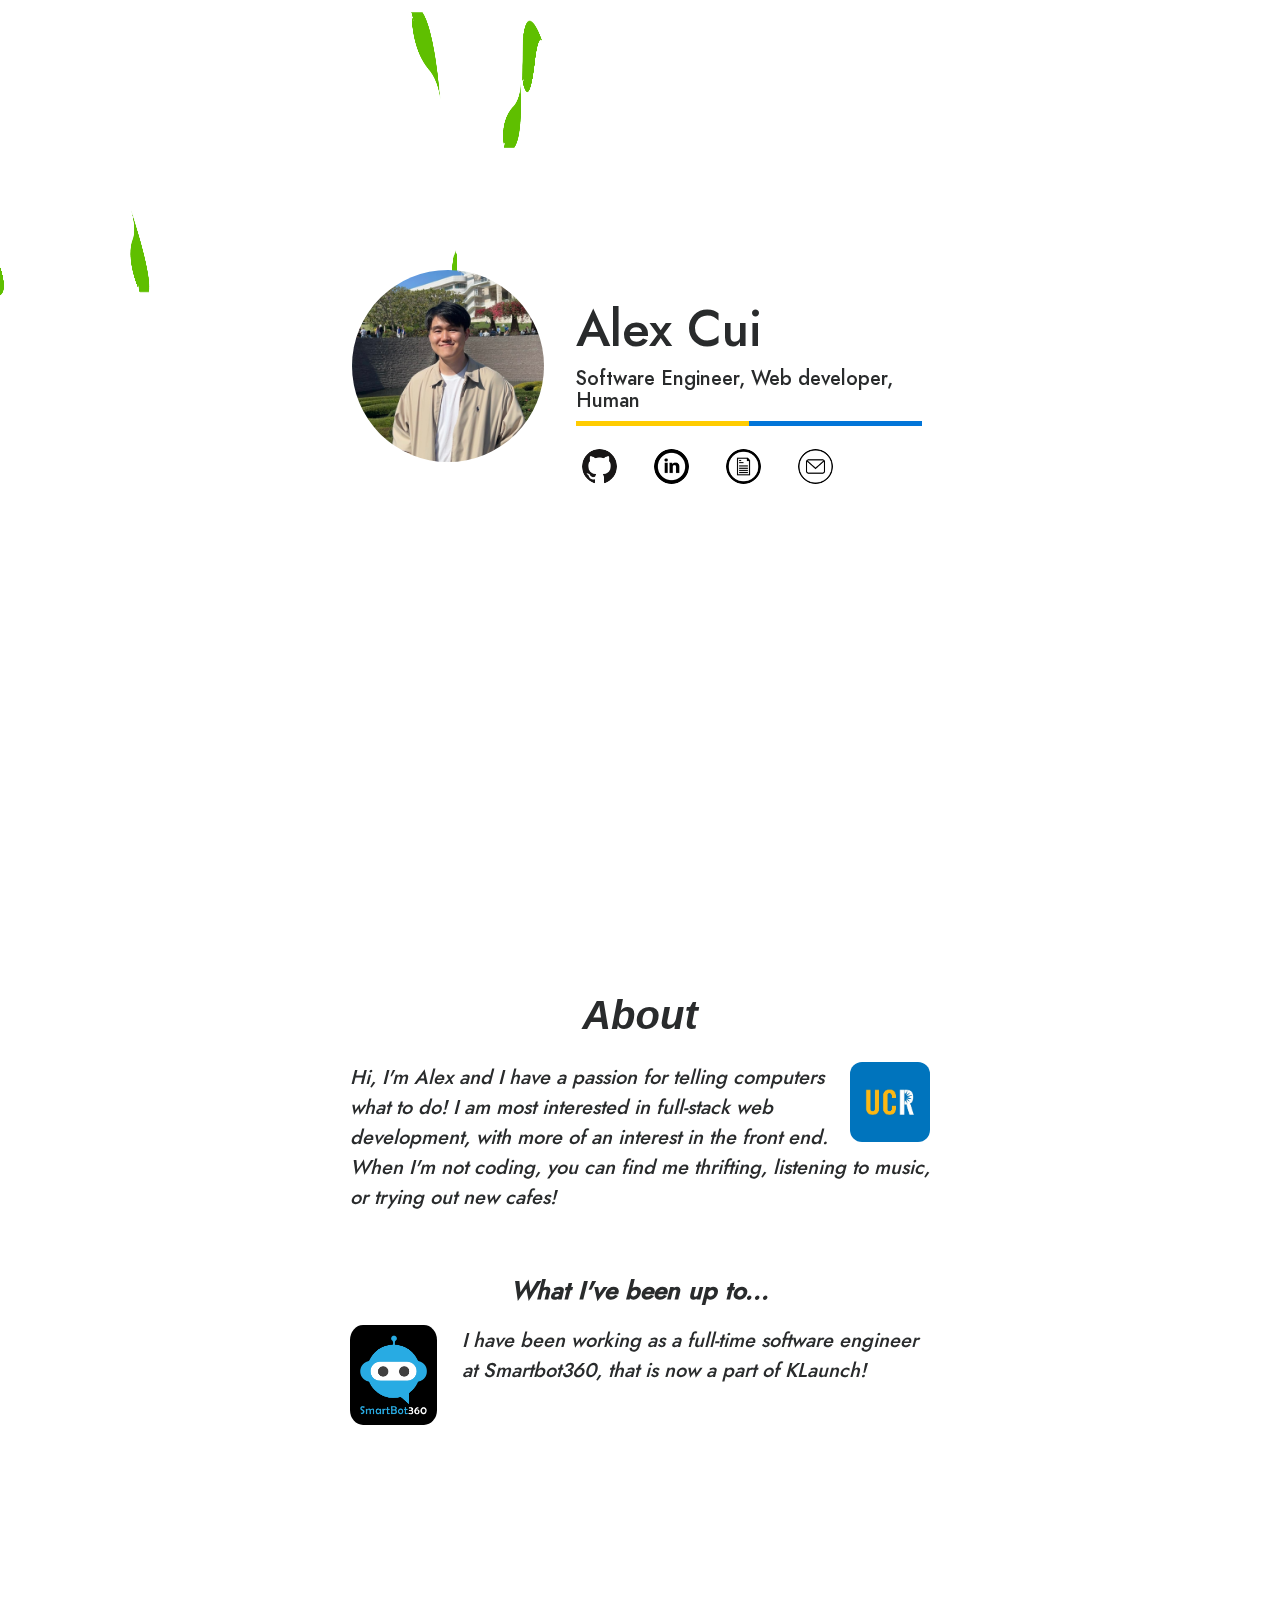
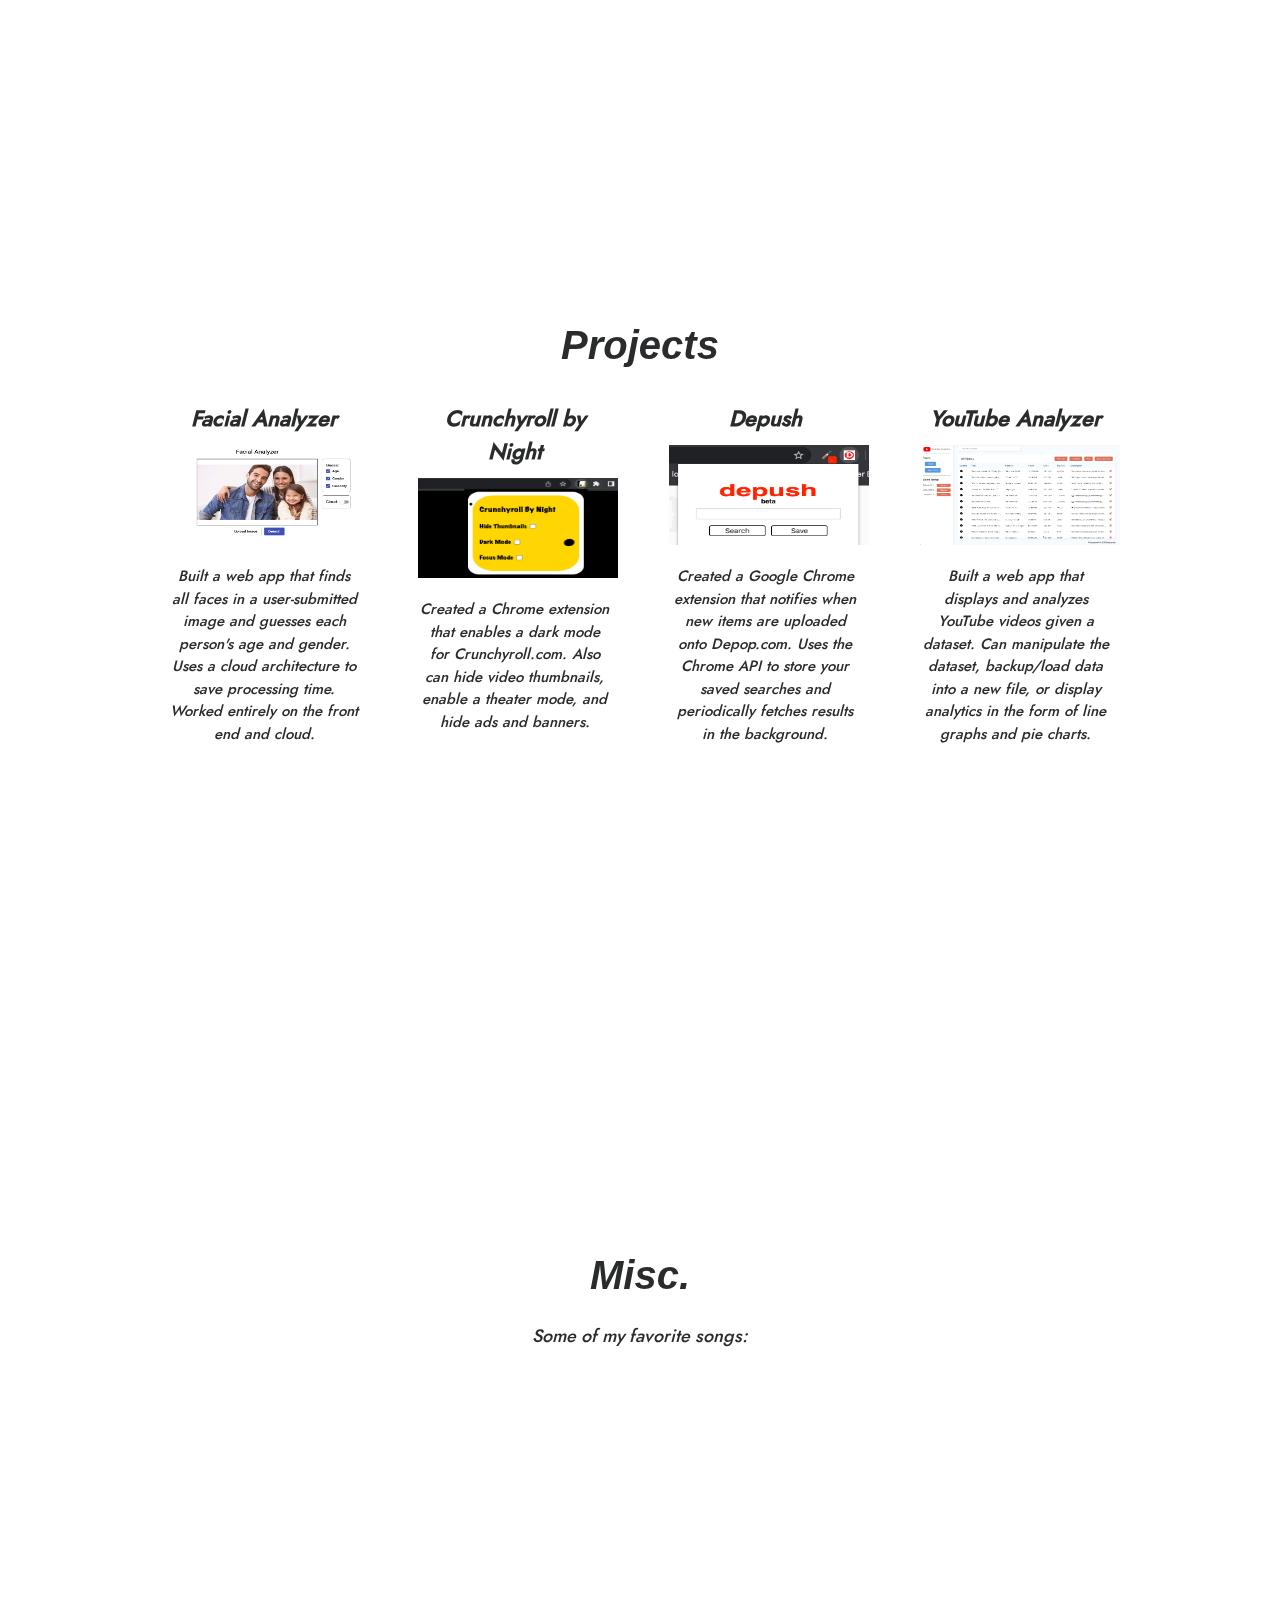
==== commit 866aed19: "Merge branch 'master' of https://github.com/alex-cui/alex-cui" ====
--- a/index.html
+++ b/index.html
@@ -103,5 +103,5 @@
         <script type="text/javascript" src="index.js"></script>
 
     </body>
-
+    
 </html>
